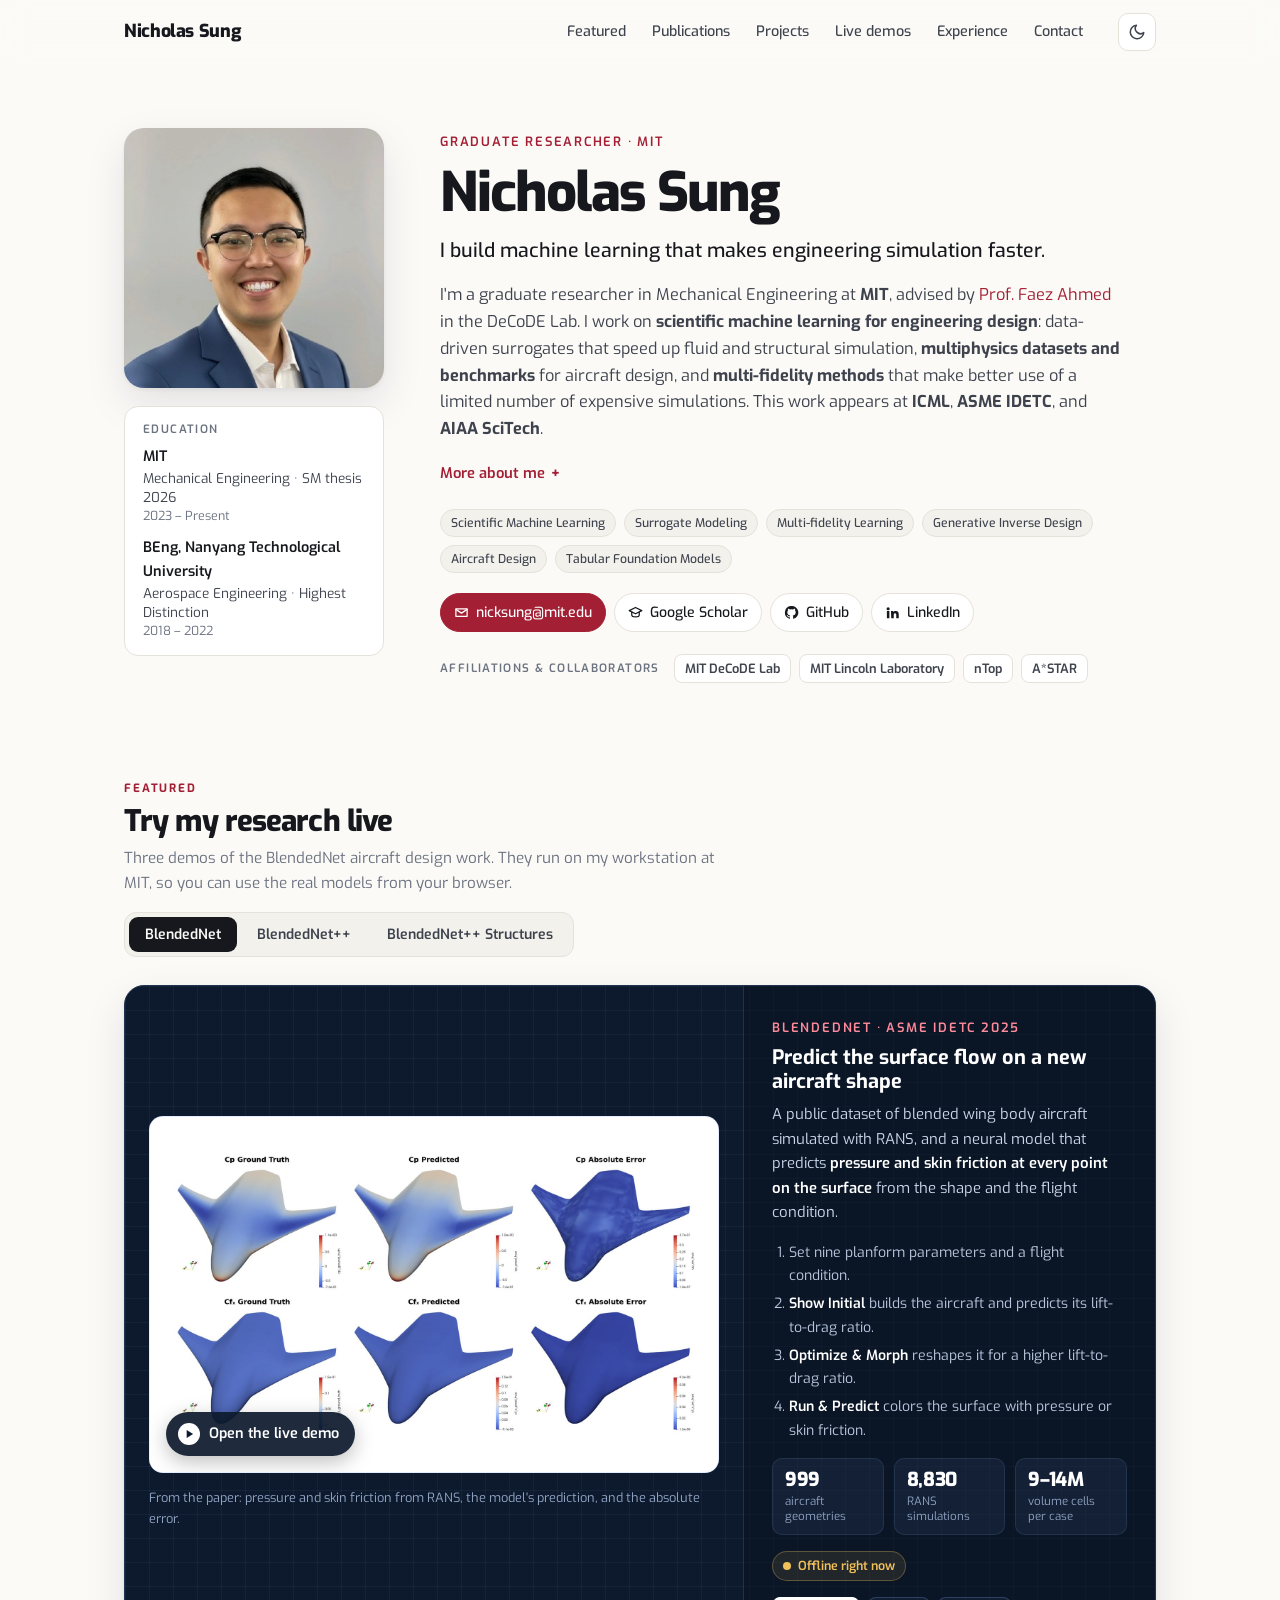
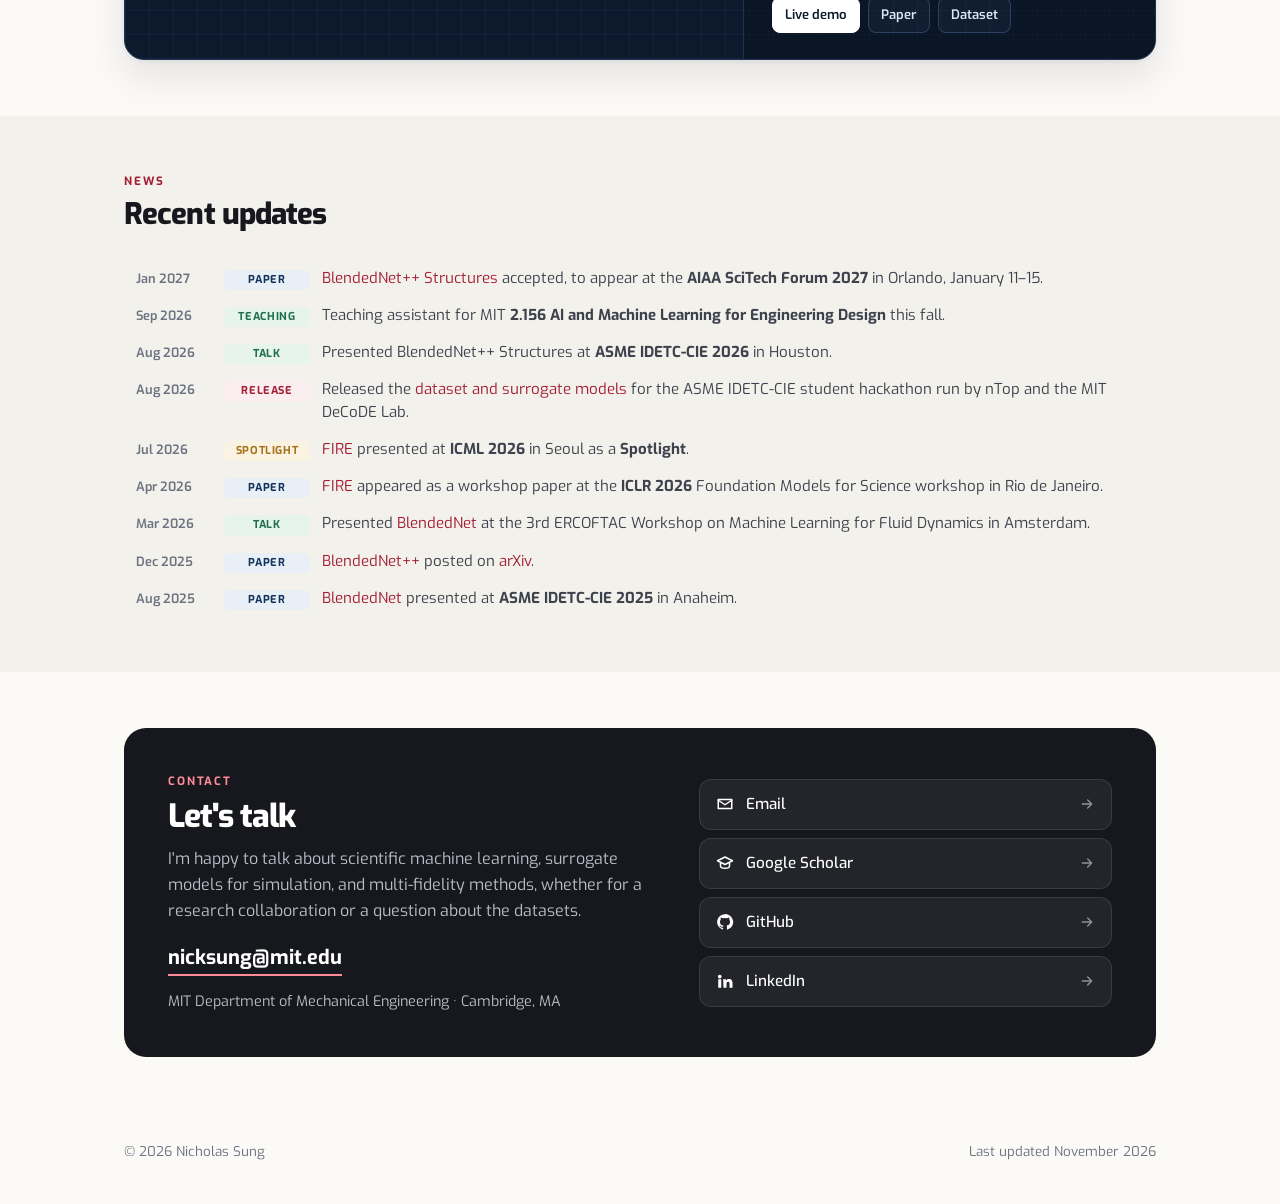
==== index.html @ 887aaced "Personal website with live demos of BlendedNet, BlendedNet++ and BlendedNet++ Structures Static site" ====
<!DOCTYPE html>
<html lang="en">
<head>
  <meta charset="utf-8">
  <meta name="viewport" content="width=device-width, initial-scale=1">
  <title>Nicholas Sung · MIT · Scientific machine learning for engineering design</title>
  <meta name="description" content="Nicholas Sung is a graduate researcher at MIT (DeCoDE Lab, advised by Prof. Faez Ahmed) working on scientific machine learning for engineering design: surrogates for simulation, aircraft datasets, and multi-fidelity methods. Live demos of BlendedNet, BlendedNet++ and BlendedNet++ Structures.">
  <meta name="author" content="Nicholas Sung">
  <meta property="og:title" content="Nicholas Sung · MIT · Scientific machine learning for engineering design">
  <meta property="og:description" content="Nicholas Sung is a graduate researcher at MIT (DeCoDE Lab, advised by Prof. Faez Ahmed) working on scientific machine learning for engineering design: surrogates for simulation, aircraft datasets, and multi-fidelity methods. Live demos of BlendedNet, BlendedNet++ and BlendedNet++ Structures.">
  <meta property="og:type" content="website">
  <meta property="og:url" content="https://nicksungg.github.io/">
  <meta property="og:image" content="https://nicksungg.github.io/assets/img/projects/structures.jpg">
  <meta name="twitter:card" content="summary_large_image">
  <link rel="canonical" href="https://nicksungg.github.io/">
  <link rel="icon" href="assets/img/favicon.svg" type="image/svg+xml">
  <link rel="preconnect" href="https://fonts.googleapis.com">
  <link rel="preconnect" href="https://fonts.gstatic.com" crossorigin>
  <link href="https://fonts.googleapis.com/css2?family=Exo:ital,wght@0,400;0,500;0,600;0,700;0,800;1,400;1,500&display=swap" rel="stylesheet">
  <link rel="stylesheet" href="assets/css/style.css?v=1">
  <script>
    document.documentElement.classList.add('js');
    (function () {
      try {
        var t = localStorage.getItem('theme');
        if (!t) t = matchMedia('(prefers-color-scheme: dark)').matches ? 'dark' : 'light';
        document.documentElement.setAttribute('data-theme', t);
      } catch (e) {}
    })();
  </script>
  <script type="application/ld+json">
  {
    "@context": "https://schema.org",
    "@type": "Person",
    "name": "Nicholas Sung",
    "jobTitle": "Graduate Researcher",
    "affiliation": { "@type": "Organization", "name": "Massachusetts Institute of Technology" },
    "alumniOf": ["Nanyang Technological University"],
    "email": "mailto:nicksung@mit.edu",
    "url": "https://nicksungg.github.io/",
    "sameAs": [
      "https://scholar.google.com/citations?user=GLLSoL8AAAAJ",
      "https://github.com/nicksungg",
      "https://www.linkedin.com/in/nicholassung/"
    ]
  }
  </script>
</head>
<body>
<a class="skip" href="#main">Skip to content</a>
<svg xmlns="http://www.w3.org/2000/svg" style="display:none" aria-hidden="true">
  <defs>
    <symbol id="i-mail" viewBox="0 0 24 24" fill="none" stroke="currentColor" stroke-width="2" stroke-linecap="round" stroke-linejoin="round"><path d="M3 6h18v12H3z"/><path d="m3 7 9 6 9-6"/></symbol>
    <symbol id="i-scholar" viewBox="0 0 24 24" fill="none" stroke="currentColor" stroke-width="2" stroke-linecap="round" stroke-linejoin="round"><path d="m2 9 10-5 10 5-10 5z"/><path d="M6 11.5V16c0 1.5 2.7 3 6 3s6-1.5 6-3v-4.5"/></symbol>
    <symbol id="i-github" viewBox="0 0 24 24" fill="currentColor"><path d="M12 1.5a10.5 10.5 0 0 0-3.32 20.46c.53.1.72-.23.72-.5v-1.86c-2.92.63-3.54-1.25-3.54-1.25-.48-1.21-1.17-1.54-1.17-1.54-.95-.65.07-.64.07-.64 1.05.08 1.61 1.08 1.61 1.08.94 1.6 2.46 1.14 3.06.87.1-.68.37-1.14.67-1.4-2.33-.27-4.78-1.17-4.78-5.19 0-1.15.41-2.08 1.08-2.82-.11-.27-.47-1.33.1-2.78 0 0 .88-.28 2.89 1.08a10 10 0 0 1 5.26 0c2-1.36 2.88-1.08 2.88-1.08.58 1.45.22 2.51.11 2.78.67.74 1.08 1.67 1.08 2.82 0 4.03-2.46 4.92-4.8 5.18.38.33.72.97.72 1.96v2.9c0 .28.19.61.73.5A10.5 10.5 0 0 0 12 1.5z"/></symbol>
    <symbol id="i-linkedin" viewBox="0 0 24 24" fill="currentColor"><path d="M4.98 3.5a2.5 2.5 0 1 1 0 5 2.5 2.5 0 0 1 0-5zM3 9.75h4V21H3zM9.5 9.75h3.8v1.6h.05c.53-1 1.83-1.9 3.75-1.9 4 0 4.9 2.5 4.9 6V21h-4v-4.9c0-1.3-.03-3-1.9-3s-2.1 1.4-2.1 2.9V21h-4z"/></symbol>
    <symbol id="i-pdf" viewBox="0 0 24 24" fill="none" stroke="currentColor" stroke-width="2" stroke-linecap="round" stroke-linejoin="round"><path d="M14 3H6v18h12V7z"/><path d="M14 3v4h4M9 13h6M9 17h6"/></symbol>
    <symbol id="i-code" viewBox="0 0 24 24" fill="none" stroke="currentColor" stroke-width="2" stroke-linecap="round" stroke-linejoin="round"><path d="m8 8-4 4 4 4M16 8l4 4-4 4M13.5 5l-3 14"/></symbol>
    <symbol id="i-web" viewBox="0 0 24 24" fill="none" stroke="currentColor" stroke-width="2" stroke-linecap="round" stroke-linejoin="round"><circle cx="12" cy="12" r="9"/><path d="M3 12h18M12 3c3 3.5 3 14.5 0 18M12 3c-3 3.5-3 14.5 0 18"/></symbol>
    <symbol id="i-data" viewBox="0 0 24 24" fill="none" stroke="currentColor" stroke-width="2" stroke-linecap="round" stroke-linejoin="round"><ellipse cx="12" cy="6" rx="8" ry="3"/><path d="M4 6v6c0 1.7 3.6 3 8 3s8-1.3 8-3V6M4 12v6c0 1.7 3.6 3 8 3s8-1.3 8-3v-6"/></symbol>
    <symbol id="i-play" viewBox="0 0 24 24"><path d="M8 5v14l11-7z" fill="currentColor"/></symbol>
    <symbol id="i-arrow" viewBox="0 0 24 24" fill="none" stroke="currentColor" stroke-width="2" stroke-linecap="round" stroke-linejoin="round"><path d="M5 12h14M13 6l6 6-6 6"/></symbol>
    <symbol id="i-up" viewBox="0 0 24 24" fill="none" stroke="currentColor" stroke-width="2" stroke-linecap="round" stroke-linejoin="round"><path d="M12 19V5M6 11l6-6 6 6"/></symbol>
  </defs>
</svg>

<header class="nav" id="top">
  <div class="wrap">
    <a class="brand" href="#top">Nicholas Sung</a>
    <button class="icon-btn menu-btn" id="menuBtn" aria-label="Open menu" aria-expanded="false">
      <svg viewBox="0 0 24 24" fill="none" stroke="currentColor" stroke-width="2" stroke-linecap="round"><path d="M4 7h16M4 12h16M4 17h16"/></svg>
    </button>
    <ul class="nav-links" id="navLinks">
      <li><a href="#research">Featured</a></li>
      <li><a href="publications.html">Publications</a></li>
      <li><a href="projects.html">Projects</a></li>
      <li><a href="demos.html">Live demos</a></li>
      <li><a href="experience.html">Experience</a></li>
      <li><a href="#contact">Contact</a></li>
    </ul>
    <button class="icon-btn theme-btn" id="themeBtn" aria-label="Toggle dark mode">
      <svg class="moon" viewBox="0 0 24 24" fill="none" stroke="currentColor" stroke-width="2" stroke-linecap="round" stroke-linejoin="round"><path d="M21 12.8A9 9 0 1 1 11.2 3a7 7 0 0 0 9.8 9.8z"/></svg>
      <svg class="sun" viewBox="0 0 24 24" fill="none" stroke="currentColor" stroke-width="2" stroke-linecap="round"><circle cx="12" cy="12" r="4"/><path d="M12 2v2M12 20v2M4.9 4.9l1.4 1.4M17.7 17.7l1.4 1.4M2 12h2M20 12h2M4.9 19.1l1.4-1.4M17.7 6.3l1.4-1.4"/></svg>
    </button>
  </div>
</header>

<main id="main">
<!-- ======================= HERO / ABOUT ======================= -->
<section class="hero" id="about">
  <div class="wrap">
    <div class="hero-grid">
      <aside class="hero-side">
        <div class="portrait">
          <img src="assets/img/headshot.jpg" alt="Portrait of Nicholas Sung" width="400" height="400">
        </div>
        <div class="side-card">
          <h4>Education</h4>
          <div class="edu-mini">
            <div><b>MIT</b><span>Mechanical Engineering · SM thesis 2026</span><span class="yr">2023 – Present</span></div>
            <div><b>BEng, Nanyang Technological University</b><span>Aerospace Engineering · Highest Distinction</span><span class="yr">2018 – 2022</span></div>
          </div>
        </div>
      </aside>

      <div>
        <span class="eyebrow">Graduate Researcher · MIT</span>
        <h1>Nicholas Sung</h1>
        <p class="tagline">I build machine learning that makes engineering simulation faster.</p>
        <div class="bio">
          <p class="lede">
            I'm a graduate researcher in Mechanical Engineering at <strong>MIT</strong>, advised by
            <a href="https://decode.mit.edu/" target="_blank" rel="noopener">Prof. Faez Ahmed</a> in the DeCoDE Lab.
            I work on <strong>scientific machine learning for engineering design</strong>: data-driven surrogates that speed up
            fluid and structural simulation, <strong>multiphysics datasets and benchmarks</strong> for aircraft design, and
            <strong>multi-fidelity methods</strong> that make better use of a limited number of expensive simulations.
            This work appears at <strong>ICML</strong>, <strong>ASME IDETC</strong>, and <strong>AIAA SciTech</strong>.
          </p>
          <details class="more-bio">
            <summary>More about me</summary>
            <p>
              I lead BlendedNet and its extensions, built with MIT Lincoln Laboratory and nTop.
              <a href="publications.html#pub-blendednet">BlendedNet</a> is a public dataset of 999 blended wing body aircraft
              with 8,830 RANS simulations, and a neural model that predicts pressure and skin friction across the aircraft surface.
              <a href="publications.html#pub-blendednetpp">BlendedNet++</a> grows this to 12,492 geometries, compares five
              surrogate models, and generates new aircraft shapes for a requested lift-to-drag ratio, which are then checked with CFD.
              <a href="publications.html#pub-structures">BlendedNet++ Structures</a> passes the predicted aerodynamic loads to
              finite element models of the internal structure, so a design can be chosen for low mass under stress and volume limits.
              All three have <a href="demos.html">live demos</a> on this site.
            </p>
            <p>
              On the methods side, <a href="publications.html#pub-fire">FIRE</a> (ICML 2026 Spotlight) uses tabular foundation
              models to combine many inexpensive simulations with a few high-fidelity ones, and predicts both a value and its
              uncertainty without retraining for each problem. My current work extends this to full physical fields and to
              choosing which simulation to run next.
            </p>
            <p>
              Before MIT, I was a research engineer at A*STAR's Centre for Frontier AI Research in Singapore, working on
              physics-informed neural networks, and earned a BEng in Aerospace Engineering from
              <strong>Nanyang Technological University</strong> with Highest Distinction. This fall I am the teaching assistant
              for MIT 2.156, AI and Machine Learning for Engineering Design.
            </p>
          </details>
        </div>

        <div class="interests" aria-label="Research interests">
          <span class="tag">Scientific Machine Learning</span>
          <span class="tag">Surrogate Modeling</span>
          <span class="tag">Multi-fidelity Learning</span>
          <span class="tag">Generative Inverse Design</span>
          <span class="tag">Aircraft Design</span>
          <span class="tag">Tabular Foundation Models</span>
        </div>

        <div class="links">
          <a class="pill primary" href="mailto:nicksung@mit.edu"><svg><use href="#i-mail"/></svg>nicksung@mit.edu</a>
          <a class="pill" href="https://scholar.google.com/citations?user=GLLSoL8AAAAJ&amp;hl=en" target="_blank" rel="noopener"><svg><use href="#i-scholar"/></svg>Google Scholar</a>
          <a class="pill" href="https://github.com/nicksungg" target="_blank" rel="noopener"><svg><use href="#i-github"/></svg>GitHub</a>
          <a class="pill" href="https://www.linkedin.com/in/nicholassung/" target="_blank" rel="noopener"><svg><use href="#i-linkedin"/></svg>LinkedIn</a>
        </div>

        <div class="affil" aria-label="Affiliations and collaborators">
          <span class="affil-label">Affiliations &amp; collaborators</span>
          <div class="affil-list">
            <span>MIT DeCoDE Lab</span>
            <span>MIT Lincoln Laboratory</span>
            <span>nTop</span>
            <span>A*STAR</span>
          </div>
        </div>
      </div>
    </div>
  </div>
</section>

<!-- ======================= FEATURED: LIVE DEMOS ======================= -->
<section class="block" id="research">
  <div class="wrap">
    <div class="sec-head">
      <div>
        <span class="sec-num">FEATURED</span>
        <h2>Try my research live</h2>
        <p>Three demos of the BlendedNet aircraft design work. They run on my workstation at MIT, so you can use the real models from your browser.</p>
      </div>
      <div class="sc-tabs" role="tablist" aria-label="Featured projects" data-tabs="showcase">
        <button class="sc-tab active" role="tab" aria-selected="true" data-tab="blendednet">BlendedNet</button>
        <button class="sc-tab" role="tab" aria-selected="false" data-tab="blendednetpp">BlendedNet++</button>
        <button class="sc-tab" role="tab" aria-selected="false" data-tab="structures">BlendedNet++ Structures</button>
      </div>
    </div>

    <div id="showcase">
      <!-- BlendedNet -->
      <div class="sc-stage" data-panel="blendednet" role="tabpanel">
        <div class="sc-view">
          <a class="sc-poster" href="demos.html#blendednet" aria-label="Open the BlendedNet live demo">
            <img src="assets/img/projects/blendednet.jpg" width="1600" height="1000"
                 alt="Pressure and skin friction on a blended wing body aircraft: RANS result, the model's prediction, and the absolute error">
            <span class="play"><svg><use href="#i-play"/></svg>Open the live demo</span>
          </a>
          <p class="sc-caption">From the paper: pressure and skin friction from RANS, the model's prediction, and the absolute error.</p>
        </div>
        <aside class="sc-side">
          <div>
            <span class="eyebrow">BlendedNet · ASME IDETC 2025</span>
            <h3>Predict the surface flow on a new aircraft shape</h3>
            <p>A public dataset of blended wing body aircraft simulated with RANS, and a neural model that predicts <em>pressure and skin friction at every point on the surface</em> from the shape and the flight condition.</p>
          </div>
          <ol class="sc-steps">
            <li>Set nine planform parameters and a flight condition.</li>
            <li><b>Show Initial</b> builds the aircraft and predicts its lift-to-drag ratio.</li>
            <li><b>Optimize &amp; Morph</b> reshapes it for a higher lift-to-drag ratio.</li>
            <li><b>Run &amp; Predict</b> colors the surface with pressure or skin friction.</li>
          </ol>
          <div class="sc-stats"><div><b>999</b><span>aircraft geometries</span></div><div><b>8,830</b><span>RANS simulations</span></div><div><b>9–14M</b><span>volume cells per case</span></div></div>
          <span class="status" data-demo-status="blendednet">Checking…</span>
          <div class="sc-links"><a class="go" href="demos.html#blendednet">Live demo</a><a href="https://doi.org/10.1115/DETC2025-168977" target="_blank" rel="noopener">Paper</a><a href="https://doi.org/10.7910/DVN/VJT9EP" target="_blank" rel="noopener">Dataset</a></div>
        </aside>
      </div>

      <!-- BlendedNet++ -->
      <div class="sc-stage" data-panel="blendednetpp" role="tabpanel" hidden>
        <div class="sc-view">
          <a class="sc-poster" href="demos.html#blendednetpp" aria-label="Open the BlendedNet++ live demo">
            <img src="assets/img/projects/blendednetpp.jpg" width="1600" height="1000" loading="lazy"
                 alt="Fifteen different blended wing body aircraft shapes from the BlendedNet++ dataset">
            <span class="play"><svg><use href="#i-play"/></svg>Open the live demo</span>
          </a>
          <p class="sc-caption">From the paper: fifteen of the 12,492 aircraft geometries in the dataset.</p>
        </div>
        <aside class="sc-side">
          <div>
            <span class="eyebrow">BlendedNet++ · arXiv 2025</span>
            <h3>Generate an aircraft for a target lift-to-drag ratio</h3>
            <p>A larger dataset, a benchmark of five surrogate models, and <em>generative inverse design</em>: a diffusion model proposes shapes for a requested lift-to-drag ratio, and CFD confirms them.</p>
          </div>
          <ol class="sc-steps">
            <li>Choose altitude, airspeed, angle of attack, length, and a target lift-to-drag ratio.</li>
            <li><b>Generate Candidates</b>: the diffusion model proposes four aircraft in about 40 seconds.</li>
            <li>Select one, then <b>Run Field Prediction</b> to see pressure and skin friction over its surface.</li>
          </ol>
          <div class="sc-stats"><div><b>12,492</b><span>aircraft geometries</span></div><div><b>5</b><span>surrogate models compared</span></div><div><b>R² &gt; 0.99</b><span>target vs CFD lift-to-drag</span></div></div>
          <span class="status" data-demo-status="blendednetpp">Checking…</span>
          <div class="sc-links"><a class="go" href="demos.html#blendednetpp">Live demo</a><a href="https://arxiv.org/abs/2512.03280" target="_blank" rel="noopener">Paper</a><a href="https://doi.org/10.7910/DVN/ICIDK4" target="_blank" rel="noopener">Dataset</a></div>
        </aside>
      </div>

      <!-- BlendedNet++ Structures -->
      <div class="sc-stage" data-panel="structures" role="tabpanel" hidden>
        <div class="sc-view">
          <a class="sc-poster" href="demos.html#structures" aria-label="Open the BlendedNet++ Structures live demo">
            <img src="assets/img/projects/structures.jpg" width="1600" height="1000" loading="lazy"
                 alt="Internal ribs, spars and frames of a blended wing body aircraft, colored by stress, inside a translucent outer surface">
            <span class="play"><svg><use href="#i-play"/></svg>Open the live demo</span>
          </a>
          <p class="sc-caption">From the paper: stress on the internal structure of one design, from the finite element analysis.</p>
        </div>
        <aside class="sc-side">
          <div>
            <span class="eyebrow">BlendedNet++ Structures · AIAA SciTech 2027</span>
            <h3>Build the airframe and its internal structure</h3>
            <p>An aerostructural dataset in which <em>predicted aerodynamic loads drive a shell finite element model</em>, and a benchmark for choosing planform, layout, and sizing to minimize mass under stress and volume limits.</p>
          </div>
          <ol class="sc-steps">
            <li>Move the sliders for the planform and the structural layout.</li>
            <li><b>Build geometry</b> runs nTop on my workstation, in about 40 seconds.</li>
            <li>Explore the outer surface and the internal structure in 3D.</li>
            <li>The <b>Pareto explorer</b> finds low-mass designs for a mission you set.</li>
          </ol>
          <div class="sc-stats"><div><b>13,989</b><span>analyzed runs</span></div><div><b>1,369</b><span>planforms</span></div><div><b>1.2%</b><span>median error in predicted mass</span></div></div>
          <span class="status" data-demo-status="structures">Checking…</span>
          <div class="sc-links"><a class="go" href="demos.html#structures">Live demo</a><a href="https://github.com/nicksungg/blendednet-pp-structures" target="_blank" rel="noopener">Code &amp; data</a></div>
        </aside>
      </div>
    </div>
  </div>
</section>

<!-- ======================= NEWS ======================= -->
<section class="block alt" id="news">
  <div class="wrap">
    <div class="sec-head">
      <div>
        <span class="sec-num">NEWS</span>
        <h2>Recent updates</h2>
      </div>
    </div>
    <ul class="news" id="newsList">
      <li><time>Jan 2027</time><span class="cat cat-paper">Paper</span><div><a href="publications.html#pub-structures">BlendedNet++ Structures</a> accepted, to appear at the <b>AIAA SciTech Forum 2027</b> in Orlando, January 11–15.</div></li>
      <li><time>Sep 2026</time><span class="cat cat-talk">Teaching</span><div>Teaching assistant for MIT <b>2.156 AI and Machine Learning for Engineering Design</b> this fall.</div></li>
      <li><time>Aug 2026</time><span class="cat cat-talk">Talk</span><div>Presented BlendedNet++ Structures at <b>ASME IDETC-CIE 2026</b> in Houston.</div></li>
      <li><time>Aug 2026</time><span class="cat cat-release">Release</span><div>Released the <a href="https://github.com/nicksungg/nTop---ASME-IDETC-CIE-Student-Hackathon" target="_blank" rel="noopener">dataset and surrogate models</a> for the ASME IDETC-CIE student hackathon run by nTop and the MIT DeCoDE Lab.</div></li>
      <li><time>Jul 2026</time><span class="cat cat-award">Spotlight</span><div><a href="publications.html#pub-fire">FIRE</a> presented at <b>ICML 2026</b> in Seoul as a <b>Spotlight</b>.</div></li>
      <li><time>Apr 2026</time><span class="cat cat-paper">Paper</span><div><a href="publications.html#pub-fire">FIRE</a> appeared as a workshop paper at the <b>ICLR 2026</b> Foundation Models for Science workshop in Rio de Janeiro.</div></li>
      <li><time>Mar 2026</time><span class="cat cat-talk">Talk</span><div>Presented <a href="publications.html#pub-blendednet">BlendedNet</a> at the 3rd ERCOFTAC Workshop on Machine Learning for Fluid Dynamics in Amsterdam.</div></li>
      <li><time>Dec 2025</time><span class="cat cat-paper">Paper</span><div><a href="publications.html#pub-blendednetpp">BlendedNet++</a> posted on <a href="https://arxiv.org/abs/2512.03280" target="_blank" rel="noopener">arXiv</a>.</div></li>
      <li><time>Aug 2025</time><span class="cat cat-paper">Paper</span><div><a href="publications.html#pub-blendednet">BlendedNet</a> presented at <b>ASME IDETC-CIE 2025</b> in Anaheim.</div></li>
    </ul>
  </div>
</section>

<!-- ======================= CONTACT ======================= -->
<section class="block" id="contact">
  <div class="wrap">
    <div class="contact reveal">
      <div>
        <span class="sec-num">CONTACT</span>
        <h2>Let's talk</h2>
        <p>I'm happy to talk about scientific machine learning, surrogate models for simulation, and multi-fidelity methods, whether for a research collaboration or a question about the datasets.</p>
        <a class="email" href="mailto:nicksung@mit.edu">nicksung@mit.edu</a>
        <p style="margin-top:14px;font-size:.9rem">MIT Department of Mechanical Engineering · Cambridge, MA</p>
      </div>
      <div class="contact-links">
        <a href="mailto:nicksung@mit.edu"><svg><use href="#i-mail"/></svg>Email<svg class="arrow"><use href="#i-arrow"/></svg></a>
        <a href="https://scholar.google.com/citations?user=GLLSoL8AAAAJ&amp;hl=en" target="_blank" rel="noopener"><svg><use href="#i-scholar"/></svg>Google Scholar<svg class="arrow"><use href="#i-arrow"/></svg></a>
        <a href="https://github.com/nicksungg" target="_blank" rel="noopener"><svg><use href="#i-github"/></svg>GitHub<svg class="arrow"><use href="#i-arrow"/></svg></a>
        <a href="https://www.linkedin.com/in/nicholassung/" target="_blank" rel="noopener"><svg><use href="#i-linkedin"/></svg>LinkedIn<svg class="arrow"><use href="#i-arrow"/></svg></a>
      </div>
    </div>
  </div>
</section>

</main>

<footer>
  <div class="wrap">
    <span>© <span id="year">2026</span> Nicholas Sung</span>
    <span>Last updated November 2026</span>
  </div>
</footer>

<button class="icon-btn to-top" id="toTop" aria-label="Back to top"><svg><use href="#i-up"/></svg></button>

<script src="assets/js/main.js?v=1"></script>
<script src="assets/js/live.js?v=1"></script>
</body>
</html>
---- assets/css/style.css ----
/* ==========================================================================
   Nicholas Sung — personal academic website
   ========================================================================== */

:root {
  --bg: #fbfaf7;
  --bg-alt: #f3f1ec;
  --surface: #ffffff;
  --ink: #16181d;
  --ink-2: #3d424d;
  --muted: #6b7280;
  --line: #e5e2da;
  --accent: #a31f34;
  --accent-soft: #fbeef0;
  --navy: #13345b;
  --navy-soft: #e9eff7;
  --gold: #a4731c;
  --gold-soft: #fbf3e1;
  --green: #1f6f4a;
  --green-soft: #e6f4ec;
  --stage: #0d1a2d;
  --stage-line: #1f3350;
  --shadow: 0 1px 2px rgba(16, 24, 40, .04), 0 4px 16px rgba(16, 24, 40, .06);
  --shadow-lg: 0 2px 4px rgba(16, 24, 40, .05), 0 16px 40px rgba(16, 24, 40, .10);
  --radius: 14px;
  --maxw: 1080px;
  --sans: "Exo", -apple-system, BlinkMacSystemFont, "Segoe UI", Roboto, sans-serif;
  --nav-h: 64px;
  color-scheme: light;
}

:root[data-theme="dark"] {
  --bg: #0f1115;
  --bg-alt: #151820;
  --surface: #181b23;
  --ink: #eef0f4;
  --ink-2: #c3c8d2;
  --muted: #8b93a3;
  --line: #2a2f3a;
  --accent: #ff6b7f;
  --accent-soft: #3a1c23;
  --navy: #8fb8ff;
  --navy-soft: #1a2638;
  --gold: #f0bf5a;
  --gold-soft: #332813;
  --green: #6fd3a0;
  --green-soft: #15291f;
  --shadow: 0 1px 2px rgba(0, 0, 0, .3), 0 4px 16px rgba(0, 0, 0, .25);
  --shadow-lg: 0 2px 4px rgba(0, 0, 0, .3), 0 16px 40px rgba(0, 0, 0, .4);
  color-scheme: dark;
}

* { box-sizing: border-box; }
html { scroll-behavior: smooth; scroll-padding-top: calc(var(--nav-h) + 16px); }
body {
  margin: 0;
  font: 16px/1.65 var(--sans);
  color: var(--ink-2);
  background: var(--bg);
  -webkit-font-smoothing: antialiased;
  transition: background .3s, color .3s;
}
img { max-width: 100%; display: block; }
a { color: var(--accent); text-decoration: none; }
a:hover { text-decoration: underline; text-underline-offset: 3px; }
h1, h2, h3, h4 { color: var(--ink); margin: 0; line-height: 1.2; }
p { margin: 0 0 1em; }
ul, ol { margin: 0; padding-left: 1.2em; }
svg { flex: none; }
.wrap { max-width: var(--maxw); margin: 0 auto; padding-inline: 24px; }
.skip { position: absolute; left: -999px; top: 8px; background: var(--ink); color: var(--bg); padding: 8px 14px; border-radius: 8px; z-index: 100; }
.skip:focus { left: 8px; }

/* ---------- Navigation ---------- */
.nav {
  position: sticky; top: 0; z-index: 50;
  height: var(--nav-h);
  background: color-mix(in srgb, var(--bg) 82%, transparent);
  backdrop-filter: saturate(160%) blur(14px);
  -webkit-backdrop-filter: saturate(160%) blur(14px);
  border-bottom: 1px solid transparent;
  transition: border-color .3s;
}
.nav.scrolled { border-bottom-color: var(--line); }
.nav .wrap { height: 100%; display: flex; align-items: center; gap: 24px; }
.brand { font-size: 1.12rem; font-weight: 800; color: var(--ink); letter-spacing: -.02em; }
.brand:hover { text-decoration: none; }
.nav-links { display: flex; gap: 4px; margin-left: auto; list-style: none; padding: 0; }
.nav-links a {
  display: block; padding: 6px 11px; border-radius: 8px;
  color: var(--ink-2); font-size: .9rem; font-weight: 500;
}
.nav-links a:hover { background: var(--bg-alt); text-decoration: none; color: var(--ink); }
.nav-links a.active { color: var(--accent); }
.icon-btn {
  width: 38px; height: 38px; border-radius: 10px; border: 1px solid var(--line);
  background: var(--surface); color: var(--ink-2); display: grid; place-items: center; cursor: pointer;
}
.icon-btn:hover { color: var(--ink); border-color: var(--muted); }
.icon-btn svg { width: 18px; height: 18px; }
.menu-btn { display: none; }
.theme-btn .sun { display: none; }
:root[data-theme="dark"] .theme-btn .sun { display: block; }
:root[data-theme="dark"] .theme-btn .moon { display: none; }

@media (max-width: 900px) {
  .menu-btn { display: grid; margin-left: auto; }
  .nav-links {
    position: absolute; top: var(--nav-h); left: 0; right: 0;
    flex-direction: column; gap: 0; padding: 8px 16px 16px;
    background: var(--bg); border-bottom: 1px solid var(--line);
    display: none; margin-left: 0;
  }
  .nav-links.open { display: flex; }
  .nav-links a { padding: 10px 12px; }
}

/* ---------- Hero ---------- */
.hero { padding: 64px 0 40px; }
.hero-grid { display: grid; grid-template-columns: 260px 1fr; gap: 56px; align-items: start; }
.hero-side { display: flex; flex-direction: column; gap: 18px; }
.portrait {
  width: 260px; aspect-ratio: 1 / 1; border-radius: 20px; overflow: hidden;
  box-shadow: var(--shadow-lg); background: var(--bg-alt);
}
.portrait img { width: 100%; height: 100%; object-fit: cover; }
.eyebrow { font-size: .8rem; letter-spacing: .14em; text-transform: uppercase; color: var(--accent); font-weight: 600; }
.hero h1 { font-weight: 800; font-size: clamp(2.4rem, 4.6vw, 3.4rem); letter-spacing: -.035em; margin: 6px 0 8px; }
.tagline { font-size: 1.22rem; color: var(--ink); font-weight: 500; margin-bottom: 16px; }
.bio { max-width: 68ch; }
.bio .lede { font-size: 1.02rem; }
.more-bio summary {
  cursor: pointer; color: var(--accent); font-weight: 600; font-size: .92rem;
  list-style: none; display: inline-flex; align-items: center; gap: 6px; margin-bottom: 10px;
}
.more-bio summary::-webkit-details-marker { display: none; }
.more-bio summary::after { content: "+"; font-weight: 700; }
.more-bio[open] summary::after { content: "–"; }
.more-bio p { font-size: .97rem; }
.interests { display: flex; flex-wrap: wrap; gap: 8px; margin-top: 14px; }
.tag {
  font-size: .76rem; font-weight: 500; padding: 3px 10px; border-radius: 999px;
  background: var(--bg-alt); color: var(--ink-2); border: 1px solid var(--line);
}
.links { display: flex; flex-wrap: wrap; gap: 8px; margin-top: 20px; }
.pill {
  display: inline-flex; align-items: center; gap: 7px;
  padding: 7px 13px; border-radius: 999px; border: 1px solid var(--line);
  background: var(--surface); color: var(--ink); font-size: .88rem; font-weight: 500;
  transition: transform .15s, border-color .15s, box-shadow .15s;
}
.pill:hover { text-decoration: none; border-color: var(--muted); box-shadow: var(--shadow); transform: translateY(-1px); }
.pill svg { width: 15px; height: 15px; }
.pill.primary { background: var(--accent); border-color: var(--accent); color: #fff; }
:root[data-theme="dark"] .pill.primary { color: #16181d; }

.side-card {
  background: var(--surface); border: 1px solid var(--line); border-radius: var(--radius);
  padding: 16px 18px; font-size: .9rem;
}
.side-card h4 { font-size: .72rem; letter-spacing: .12em; text-transform: uppercase; color: var(--muted); margin-bottom: 8px; font-weight: 600; }
.edu-mini { display: grid; gap: 12px; }
.edu-mini b { display: block; color: var(--ink); font-weight: 600; }
.edu-mini span { display: block; color: var(--ink-2); font-size: .85rem; line-height: 1.4; }
.edu-mini .yr { color: var(--muted); font-size: .78rem; }

.affil { margin-top: 22px; display: flex; flex-wrap: wrap; align-items: center; gap: 10px 14px; }
.affil-label { font-size: .72rem; letter-spacing: .12em; text-transform: uppercase; color: var(--muted); font-weight: 600; }
.affil-list { display: flex; flex-wrap: wrap; gap: 6px 8px; }
.affil-list span {
  font-size: .8rem; font-weight: 600; color: var(--ink-2);
  padding: 3px 10px; border-radius: 8px; border: 1px solid var(--line); background: var(--surface);
}

@media (max-width: 820px) {
  .hero { padding-top: 36px; }
  .hero-grid { grid-template-columns: 1fr; gap: 28px; }
  .hero-side { flex-direction: row; align-items: stretch; }
  .portrait { width: 132px; border-radius: 16px; }
  .side-card { flex: 1; }
}
@media (max-width: 520px) {
  .hero-side { flex-direction: column; }
}

/* ---------- Sections ---------- */
.block { padding: 56px 0; }
.block.alt { background: var(--bg-alt); }
.sec-head { display: flex; align-items: end; justify-content: space-between; gap: 16px; flex-wrap: wrap; margin-bottom: 28px; }
.sec-head h2 { font-weight: 800; font-size: 1.85rem; letter-spacing: -.03em; }
.sec-head p { margin: 6px 0 0; color: var(--muted); font-size: .95rem; max-width: 62ch; }
.sec-num { font-size: .72rem; letter-spacing: .16em; color: var(--accent); font-weight: 700; display: block; margin-bottom: 6px; }
.page-hero { padding: 56px 0 8px; }
.page-hero h1 { font-weight: 800; font-size: clamp(2rem, 4vw, 2.8rem); letter-spacing: -.035em; margin-bottom: 10px; }
.page-hero p { color: var(--ink-2); max-width: 70ch; }

.js .reveal { opacity: 0; transform: translateY(10px); transition: opacity .5s, transform .5s; }
.js .reveal.in { opacity: 1; transform: none; }
@media (prefers-reduced-motion: reduce) { .js .reveal { opacity: 1; transform: none; transition: none; } html { scroll-behavior: auto; } }

/* ---------- Live status ---------- */
.status {
  display: inline-flex; align-items: center; gap: 7px; font-size: .78rem; font-weight: 600;
  padding: 4px 10px; border-radius: 999px; border: 1px solid var(--line);
  background: var(--surface); color: var(--muted); white-space: nowrap;
}
.status::before { content: ""; width: 8px; height: 8px; border-radius: 50%; background: var(--muted); }
.status.live { color: var(--green); border-color: color-mix(in srgb, var(--green) 35%, transparent); background: var(--green-soft); }
.status.live::before { background: var(--green); box-shadow: 0 0 0 0 color-mix(in srgb, var(--green) 60%, transparent); animation: pulse 2s infinite; }
.status.off { color: var(--gold); border-color: color-mix(in srgb, var(--gold) 35%, transparent); background: var(--gold-soft); }
.status.off::before { background: var(--gold); }
@keyframes pulse { 0% { box-shadow: 0 0 0 0 color-mix(in srgb, var(--green) 55%, transparent); } 70% { box-shadow: 0 0 0 7px transparent; } 100% { box-shadow: 0 0 0 0 transparent; } }
@media (prefers-reduced-motion: reduce) { .status.live::before { animation: none; } }

/* ---------- Featured showcase ---------- */
.sc-tabs { display: flex; gap: 4px; padding: 4px; border-radius: 12px; background: var(--bg-alt); border: 1px solid var(--line); flex-wrap: wrap; }
.sc-tab { font: 600 .88rem var(--sans); padding: 8px 16px; border-radius: 9px; border: 0; background: transparent; color: var(--ink-2); cursor: pointer; }
.sc-tab:hover { color: var(--ink); }
.sc-tab.active { background: var(--ink); color: var(--bg); }
.sc-stage {
  display: grid; grid-template-columns: 1.5fr 1fr; min-height: 520px;
  border-radius: 20px; overflow: hidden; border: 1px solid var(--stage-line); color: #c9d6ea;
  background:
    linear-gradient(rgba(143, 184, 255, .06) 1px, transparent 1px) 0 0 / 24px 24px,
    linear-gradient(90deg, rgba(143, 184, 255, .06) 1px, transparent 1px) 0 0 / 24px 24px,
    var(--stage);
  box-shadow: var(--shadow-lg);
}
.sc-stage[hidden] { display: none; }
.sc-view { position: relative; padding: 24px; display: flex; flex-direction: column; gap: 14px; justify-content: center; }
.sc-poster {
  position: relative; display: block; border-radius: 14px; overflow: hidden; background: #fff;
  border: 1px solid rgba(143, 184, 255, .25); aspect-ratio: 16 / 10;
}
.sc-poster img { width: 100%; height: 100%; object-fit: cover; transition: transform .5s; }
.sc-poster:hover img { transform: scale(1.02); }
.sc-poster .play {
  position: absolute; left: 16px; bottom: 16px; display: inline-flex; align-items: center; gap: 9px;
  padding: 10px 16px 10px 12px; border-radius: 999px; background: rgba(13, 26, 45, .92); color: #fff;
  font-weight: 600; font-size: .9rem; box-shadow: 0 6px 20px rgba(0, 0, 0, .25);
}
.sc-poster .play svg { width: 22px; height: 22px; padding: 4px; border-radius: 50%; background: #fff; color: var(--stage); }
.sc-poster:hover { text-decoration: none; }
.sc-caption { font-size: .8rem; color: #8fa3c2; margin: 0; }
.sc-side { padding: 28px 28px 26px; display: flex; flex-direction: column; gap: 16px; border-left: 1px solid var(--stage-line); background: rgba(8, 16, 30, .45); }
.sc-side .eyebrow { color: #ff8a9a; }
.sc-side h3 { color: #fff; font-size: 1.25rem; font-weight: 700; margin-top: 6px; }
.sc-side p { margin: 8px 0 0; font-size: .93rem; color: #c9d6ea; }
.sc-side em { color: #fff; font-style: normal; font-weight: 600; }
.sc-steps { margin: 0; padding-left: 1.2em; font-size: .88rem; display: grid; gap: 5px; color: #b9c8df; }
.sc-steps b { color: #fff; font-weight: 600; }
.sc-stats { display: flex; gap: 10px; flex-wrap: wrap; }
.sc-stats div { flex: 1; min-width: 90px; padding: 10px 12px; border-radius: 10px; background: rgba(143, 184, 255, .07); border: 1px solid rgba(143, 184, 255, .12); }
.sc-stats b { display: block; font-size: 1.2rem; font-weight: 800; color: #fff; line-height: 1.15; letter-spacing: -.02em; }
.sc-stats span { font-size: .72rem; color: #8fa3c2; line-height: 1.3; display: block; margin-top: 3px; }
.sc-links { display: flex; flex-wrap: wrap; gap: 8px; margin-top: auto; align-items: center; }
.sc-links a {
  font-size: .82rem; font-weight: 600; color: #dbe6f7; padding: 6px 12px; border-radius: 8px;
  border: 1px solid rgba(143, 184, 255, .22); background: rgba(143, 184, 255, .06);
}
.sc-links a:hover { text-decoration: none; background: rgba(143, 184, 255, .16); color: #fff; }
.sc-links a.go { background: #fff; color: var(--stage); border-color: #fff; }
.sc-links a.go:hover { background: #e6eefb; color: var(--stage); }
.sc-side .status { background: rgba(143, 184, 255, .08); border-color: rgba(143, 184, 255, .2); color: #a9b9d3; align-self: flex-start; }
.sc-side .status.live { color: #7fe0ad; background: rgba(111, 211, 160, .12); border-color: rgba(111, 211, 160, .35); }
.sc-side .status.live::before { background: #6fd3a0; }
.sc-side .status.off { color: #f0bf5a; background: rgba(240, 191, 90, .1); border-color: rgba(240, 191, 90, .3); }
.sc-side .status.off::before { background: #f0bf5a; }

@media (max-width: 900px) {
  .sc-stage { grid-template-columns: 1fr; }
  .sc-side { border-left: 0; border-top: 1px solid var(--stage-line); }
  .sc-view { padding: 16px; }
}

/* ---------- News ---------- */
.news { list-style: none; padding: 0; display: grid; gap: 2px; }
.news li {
  display: grid; grid-template-columns: 76px 86px 1fr; gap: 12px; padding: 6px 12px;
  border-radius: 8px; font-size: .94rem; line-height: 1.5; align-items: baseline;
}
.news li:hover { background: var(--surface); }
.news time { font-size: .8rem; font-weight: 600; color: var(--muted); font-variant-numeric: tabular-nums; }
.cat { font-size: .68rem; font-weight: 700; letter-spacing: .06em; text-transform: uppercase; padding: 2px 8px; border-radius: 6px; text-align: center; }
.cat-paper { background: var(--navy-soft); color: var(--navy); }
.cat-talk { background: var(--green-soft); color: var(--green); }
.cat-award { background: var(--gold-soft); color: var(--gold); }
.cat-release { background: var(--accent-soft); color: var(--accent); }
@media (max-width: 640px) {
  .news li { grid-template-columns: 70px 1fr; }
  .news .cat { justify-self: start; }
  .news li > div { grid-column: 1 / -1; }
}

/* ---------- Publications ---------- */
.pubs { display: grid; gap: 14px; }
.pub {
  display: grid; grid-template-columns: 210px 1fr; gap: 20px; align-items: start;
  background: var(--surface); border: 1px solid var(--line); border-radius: var(--radius);
  padding: 14px 16px; transition: box-shadow .2s, border-color .2s;
}
.pub:hover { box-shadow: var(--shadow-lg); border-color: color-mix(in srgb, var(--accent) 25%, var(--line)); }
.pub .thumb { position: relative; display: block; border-radius: 10px; overflow: hidden; background: #fff; border: 1px solid var(--line); aspect-ratio: 8 / 5; }
.pub .thumb img { width: 100%; height: 100%; object-fit: cover; }
.pub .thumb.blank { display: grid; place-items: center; background: linear-gradient(135deg, var(--navy-soft), var(--accent-soft)); color: var(--navy); font-weight: 800; font-size: 1.05rem; letter-spacing: -.01em; text-align: center; padding: 10px; }
.venue-badge {
  position: absolute; left: 8px; top: 8px; z-index: 1; font-size: .68rem; font-weight: 700; letter-spacing: .03em;
  padding: 3px 8px; border-radius: 6px; background: var(--ink); color: var(--bg);
}
.venue-badge.review { background: var(--gold); color: #fff; }
:root[data-theme="dark"] .venue-badge.review { color: #16181d; }
.pub h3 { font-size: 1.05rem; font-weight: 700; line-height: 1.35; }
.pub h3 a { color: var(--ink); }
.pub h3 a:hover { color: var(--accent); text-decoration: none; }
.authors { font-size: .88rem; margin-top: 5px; color: var(--ink-2); }
.authors .me { font-weight: 700; color: var(--ink); }
.venue { font-size: .84rem; color: var(--muted); margin-top: 2px; }
.venue b { color: var(--accent); font-weight: 600; }
.tldr { font-size: .9rem; margin: 8px 0 0; }
.pub-links { display: flex; flex-wrap: wrap; gap: 7px; margin-top: 10px; }
.btn {
  display: inline-flex; align-items: center; gap: 6px; font-size: .8rem; font-weight: 600;
  padding: 5px 11px; border-radius: 8px; border: 1px solid var(--line); background: var(--bg); color: var(--ink-2);
}
.btn:hover { text-decoration: none; border-color: var(--muted); color: var(--ink); }
.btn svg { width: 14px; height: 14px; }
.btn.demo { background: var(--accent); border-color: var(--accent); color: #fff; }
:root[data-theme="dark"] .btn.demo { color: #16181d; }
.btn.demo:hover { filter: brightness(1.08); color: #fff; }
.note { font-size: .82rem; color: var(--muted); margin-top: 8px; }
.subhead { font-size: 1.15rem; font-weight: 700; margin: 34px 0 14px; display: flex; align-items: center; gap: 10px; }
.subhead::after { content: ""; flex: 1; height: 1px; background: var(--line); }
@media (max-width: 720px) {
  .pub { grid-template-columns: 1fr; }
  .pub .thumb { max-width: 360px; }
}

/* ---------- Projects ---------- */
.projects { display: grid; grid-template-columns: repeat(2, 1fr); gap: 18px; }
.project {
  background: var(--surface); border: 1px solid var(--line); border-radius: var(--radius);
  overflow: hidden; display: flex; flex-direction: column; transition: box-shadow .2s, transform .2s;
}
.project:hover { box-shadow: var(--shadow-lg); transform: translateY(-2px); }
.project .thumb { position: relative; aspect-ratio: 16 / 10; background: #fff; border-bottom: 1px solid var(--line); overflow: hidden; display: block; }
.project .thumb img { width: 100%; height: 100%; object-fit: cover; }
.project .thumb.blank { display: grid; place-items: center; text-align: center; padding: 18px; background: linear-gradient(135deg, var(--navy-soft), var(--accent-soft)); color: var(--navy); font-weight: 800; font-size: 1.15rem; letter-spacing: -.01em; }
.project .when {
  position: absolute; left: 10px; top: 10px; font-size: .7rem; font-weight: 700; padding: 3px 9px;
  border-radius: 6px; background: var(--ink); color: var(--bg);
}
.project .thumb .status { position: absolute; right: 10px; top: 10px; }
.project .body { padding: 16px 18px 18px; display: flex; flex-direction: column; gap: 6px; flex: 1; }
.project h3 { font-size: 1.08rem; font-weight: 700; }
.project .org { font-size: .82rem; color: var(--muted); }
.project p { font-size: .92rem; margin: 4px 0 0; }
.project .tags { display: flex; flex-wrap: wrap; gap: 6px; margin-top: 6px; }
.project .pub-links { margin-top: auto; padding-top: 12px; }
.project.wide { grid-column: 1 / -1; display: grid; grid-template-columns: 1.15fr 1fr; }
.project.wide .thumb { aspect-ratio: auto; min-height: 280px; border-bottom: 0; border-right: 1px solid var(--line); }
.project.wide .thumb img { object-fit: contain; padding: 10px; }
@media (max-width: 820px) {
  .projects { grid-template-columns: 1fr; }
  .project.wide { display: flex; }
  .project.wide .thumb { aspect-ratio: 16 / 10; min-height: 0; border-right: 0; border-bottom: 1px solid var(--line); }
}

/* ---------- Experience ---------- */
.timeline { display: grid; gap: 14px; }
.job { display: grid; grid-template-columns: 150px 1fr; gap: 18px; align-items: start; }
.job .when { font-size: .82rem; font-weight: 600; color: var(--muted); padding-top: 18px; font-variant-numeric: tabular-nums; }
.card {
  background: var(--surface); border: 1px solid var(--line); border-radius: var(--radius);
  padding: 16px 20px; transition: box-shadow .2s, transform .2s;
}
.job:hover .card { box-shadow: var(--shadow-lg); transform: translateX(2px); }
.card h3 { font-size: 1.05rem; font-weight: 700; }
.card .org { font-size: .88rem; color: var(--accent); font-weight: 600; margin-top: 2px; }
.card .sup { font-size: .84rem; color: var(--muted); }
.card ul { margin-top: 8px; font-size: .92rem; display: grid; gap: 5px; }
.card p { font-size: .92rem; margin: 8px 0 0; }
@media (max-width: 720px) {
  .job { grid-template-columns: 1fr; gap: 4px; }
  .job .when { padding-top: 0; }
}
.grid-2 { display: grid; grid-template-columns: 1fr 1fr; gap: 18px; }
@media (max-width: 820px) { .grid-2 { grid-template-columns: 1fr; } }
.plain-list { list-style: none; padding: 0; display: grid; gap: 10px; font-size: .93rem; }
.plain-list li { display: grid; grid-template-columns: 1fr auto; gap: 12px; align-items: baseline; }
.plain-list b { color: var(--ink); font-weight: 600; }
.plain-list small { display: block; color: var(--muted); font-size: .84rem; }
.plain-list .yr { color: var(--muted); font-size: .82rem; font-variant-numeric: tabular-nums; white-space: nowrap; }

/* ---------- Demos page ---------- */
.demo-bar { display: flex; flex-wrap: wrap; gap: 12px 16px; align-items: center; justify-content: space-between; margin-bottom: 16px; }
.demo-info { display: grid; grid-template-columns: 1.3fr 1fr; gap: 18px; margin-bottom: 16px; }
.demo-info .card h3 { font-size: 1.15rem; }
.demo-info ol { font-size: .92rem; display: grid; gap: 5px; margin-top: 8px; }
.demo-actions { display: flex; flex-wrap: wrap; gap: 8px; align-items: center; margin-top: 12px; }
.demo-frame {
  position: relative; border: 1px solid var(--line); border-radius: var(--radius); overflow: hidden;
  background: var(--surface); box-shadow: var(--shadow); height: max(680px, calc(100vh - 150px));
}
.demo-frame::before { content: "Connecting to my workstation…"; position: absolute; inset: 0; display: grid; place-items: center; color: var(--muted); font-size: .95rem; }
.demo-frame iframe { position: relative; width: 100%; height: 100%; border: 0; display: block; background: #fff; }
.demo-frame iframe:not([src]) { display: none; }
.demo-off {
  position: absolute; inset: 0; display: grid; place-items: center; text-align: center; padding: 24px;
  background: var(--surface);
}
.demo-off[hidden] { display: none; }
.demo-off img { width: min(560px, 100%); border-radius: 12px; border: 1px solid var(--line); margin: 0 auto 18px; }
.demo-off h3 { font-size: 1.2rem; margin-bottom: 6px; }
.demo-off p { color: var(--muted); max-width: 52ch; margin: 0 auto; font-size: .93rem; }
@media (max-width: 820px) { .demo-info { grid-template-columns: 1fr; } }

/* ---------- Contact ---------- */
.contact {
  background: var(--ink); color: #d7dae1; border-radius: 22px; padding: 44px;
  display: grid; grid-template-columns: 1.2fr 1fr; gap: 36px; align-items: center;
}
:root[data-theme="dark"] .contact { background: var(--surface); border: 1px solid var(--line); }
.contact h2 { color: #fff; font-size: 2rem; font-weight: 800; letter-spacing: -.03em; margin-bottom: 10px; }
.contact p { color: #b8bdc8; margin: 0; }
.contact .sec-num { color: #ff8a9a; }
.contact .email { display: inline-block; margin-top: 16px; font-size: 1.25rem; font-weight: 700; color: #fff; border-bottom: 2px solid #ff8a9a; }
.contact .email:hover { text-decoration: none; color: #ff8a9a; }
.contact-links { display: grid; gap: 8px; }
.contact-links a {
  display: flex; align-items: center; gap: 12px; padding: 12px 16px; border-radius: 12px;
  background: rgba(255, 255, 255, .06); border: 1px solid rgba(255, 255, 255, .1); color: #fff; font-weight: 500; font-size: .95rem;
}
.contact-links a:hover { text-decoration: none; background: rgba(255, 255, 255, .12); }
.contact-links svg { width: 18px; height: 18px; }
.contact-links .arrow { margin-left: auto; opacity: .5; width: 16px; height: 16px; }
@media (max-width: 820px) { .contact { grid-template-columns: 1fr; padding: 28px; } }

/* ---------- Footer ---------- */
footer { padding: 28px 0 40px; font-size: .84rem; color: var(--muted); }
footer .wrap { display: flex; justify-content: space-between; gap: 12px; flex-wrap: wrap; }
.to-top { position: fixed; right: 20px; bottom: 20px; opacity: 0; pointer-events: none; transition: opacity .3s; box-shadow: var(--shadow); }
.to-top.show { opacity: 1; pointer-events: auto; }
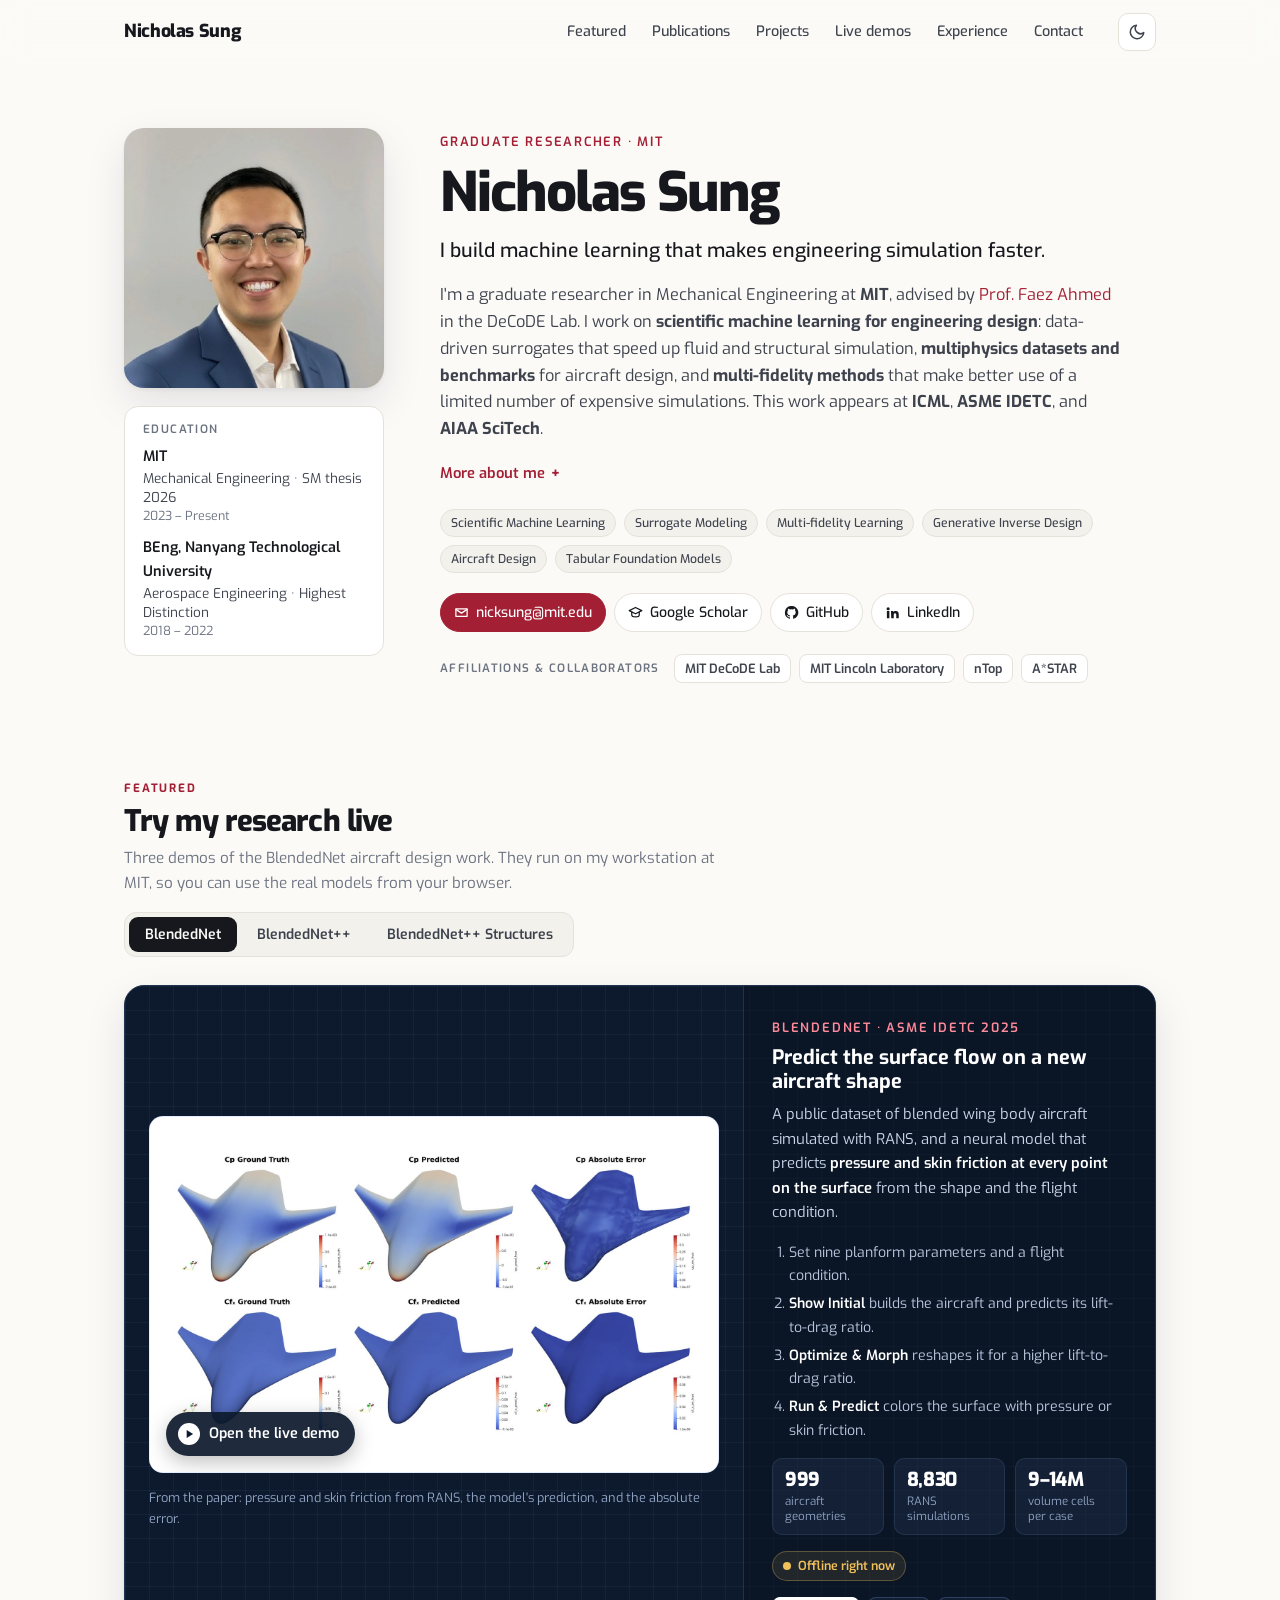
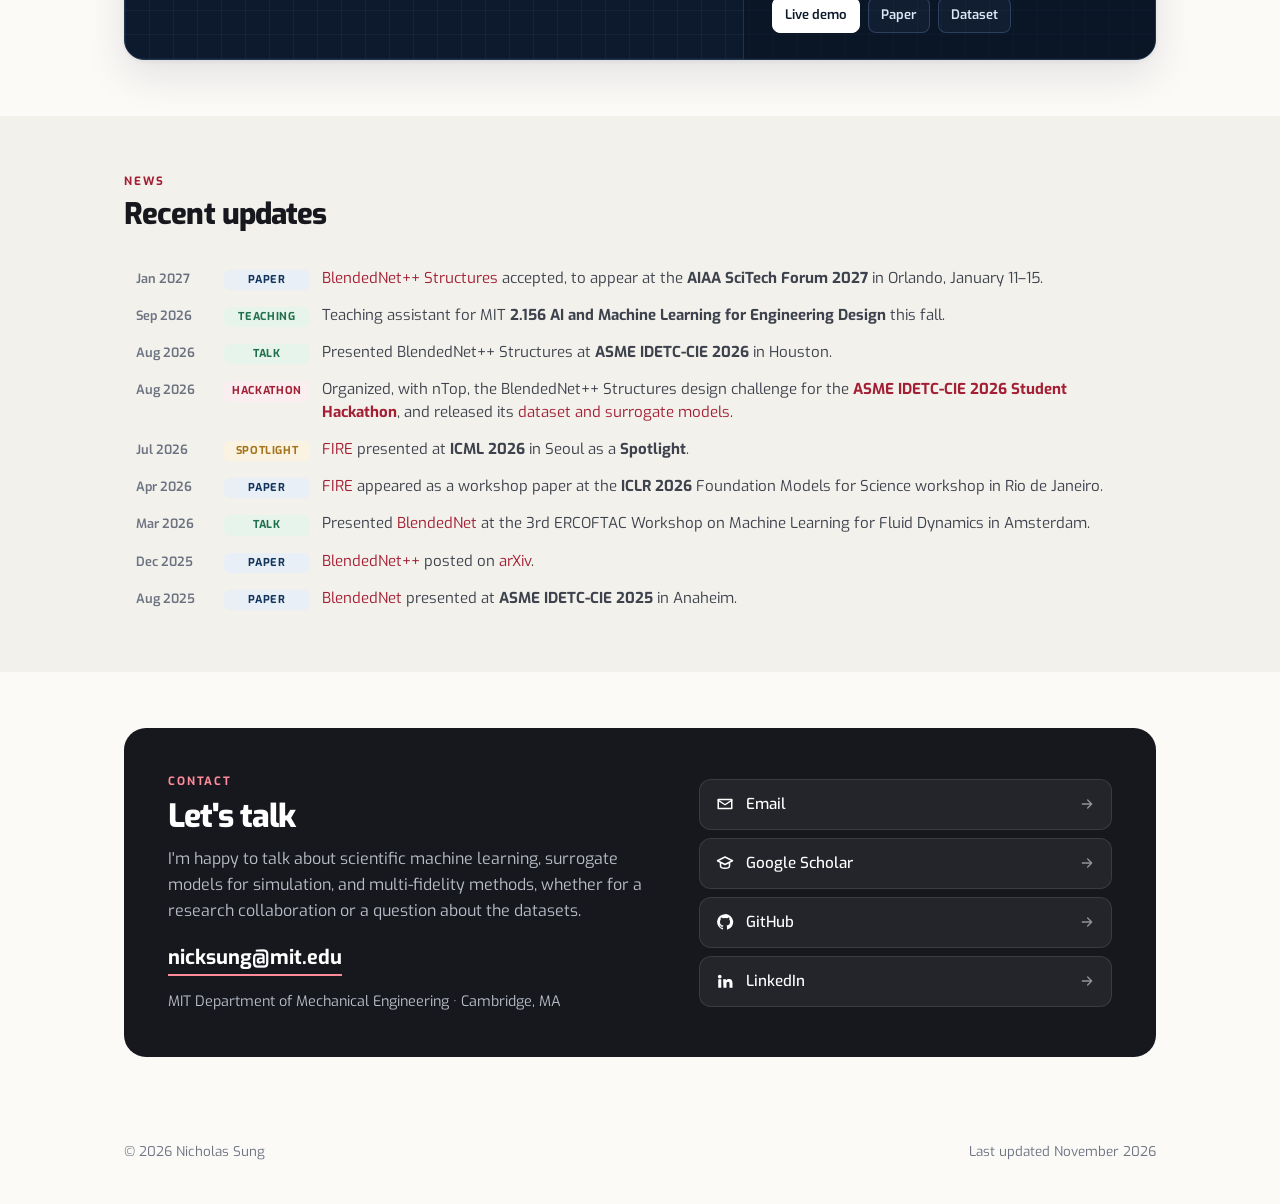
==== commit ab621e89: "List review venues for papers under review; add the IDETC 2026 hackathon Papers under review now nam" ====
--- a/index.html
+++ b/index.html
@@ -126,6 +126,8 @@
               surrogate models, and generates new aircraft shapes for a requested lift-to-drag ratio, which are then checked with CFD.
               <a href="publications.html#pub-structures">BlendedNet++ Structures</a> passes the predicted aerodynamic loads to
               finite element models of the internal structure, so a design can be chosen for low mass under stress and volume limits.
+              With nTop, I organized a design challenge built on it for the
+              <a href="https://www.linkedin.com/posts/we-are-excited-to-share-that-ntop-is-once-share-7490517883760844800-FCoN/" target="_blank" rel="noopener">ASME IDETC-CIE 2026 Student Hackathon</a>.
               All three have <a href="demos.html">live demos</a> on this site.
             </p>
             <p>
@@ -269,7 +271,7 @@
           </ol>
           <div class="sc-stats"><div><b>13,989</b><span>analyzed runs</span></div><div><b>1,369</b><span>planforms</span></div><div><b>1.2%</b><span>median error in predicted mass</span></div></div>
           <span class="status" data-demo-status="structures">Checking…</span>
-          <div class="sc-links"><a class="go" href="demos.html#structures">Live demo</a><a href="https://github.com/nicksungg/blendednet-pp-structures" target="_blank" rel="noopener">Code &amp; data</a></div>
+          <div class="sc-links"><a class="go" href="demos.html#structures">Live demo</a><a href="https://github.com/nicksungg/blendednet-pp-structures" target="_blank" rel="noopener">Code &amp; data</a><a href="https://www.linkedin.com/posts/we-are-excited-to-share-that-ntop-is-once-share-7490517883760844800-FCoN/" target="_blank" rel="noopener">IDETC 2026 hackathon</a></div>
         </aside>
       </div>
     </div>
@@ -289,7 +291,7 @@
       <li><time>Jan 2027</time><span class="cat cat-paper">Paper</span><div><a href="publications.html#pub-structures">BlendedNet++ Structures</a> accepted, to appear at the <b>AIAA SciTech Forum 2027</b> in Orlando, January 11–15.</div></li>
       <li><time>Sep 2026</time><span class="cat cat-talk">Teaching</span><div>Teaching assistant for MIT <b>2.156 AI and Machine Learning for Engineering Design</b> this fall.</div></li>
       <li><time>Aug 2026</time><span class="cat cat-talk">Talk</span><div>Presented BlendedNet++ Structures at <b>ASME IDETC-CIE 2026</b> in Houston.</div></li>
-      <li><time>Aug 2026</time><span class="cat cat-release">Release</span><div>Released the <a href="https://github.com/nicksungg/nTop---ASME-IDETC-CIE-Student-Hackathon" target="_blank" rel="noopener">dataset and surrogate models</a> for the ASME IDETC-CIE student hackathon run by nTop and the MIT DeCoDE Lab.</div></li>
+      <li><time>Aug 2026</time><span class="cat cat-release">Hackathon</span><div>Organized, with nTop, the BlendedNet++ Structures design challenge for the <a href="https://www.linkedin.com/posts/we-are-excited-to-share-that-ntop-is-once-share-7490517883760844800-FCoN/" target="_blank" rel="noopener"><b>ASME IDETC-CIE 2026 Student Hackathon</b></a>, and released its <a href="https://github.com/nicksungg/nTop---ASME-IDETC-CIE-Student-Hackathon" target="_blank" rel="noopener">dataset and surrogate models</a>.</div></li>
       <li><time>Jul 2026</time><span class="cat cat-award">Spotlight</span><div><a href="publications.html#pub-fire">FIRE</a> presented at <b>ICML 2026</b> in Seoul as a <b>Spotlight</b>.</div></li>
       <li><time>Apr 2026</time><span class="cat cat-paper">Paper</span><div><a href="publications.html#pub-fire">FIRE</a> appeared as a workshop paper at the <b>ICLR 2026</b> Foundation Models for Science workshop in Rio de Janeiro.</div></li>
       <li><time>Mar 2026</time><span class="cat cat-talk">Talk</span><div>Presented <a href="publications.html#pub-blendednet">BlendedNet</a> at the 3rd ERCOFTAC Workshop on Machine Learning for Fluid Dynamics in Amsterdam.</div></li>
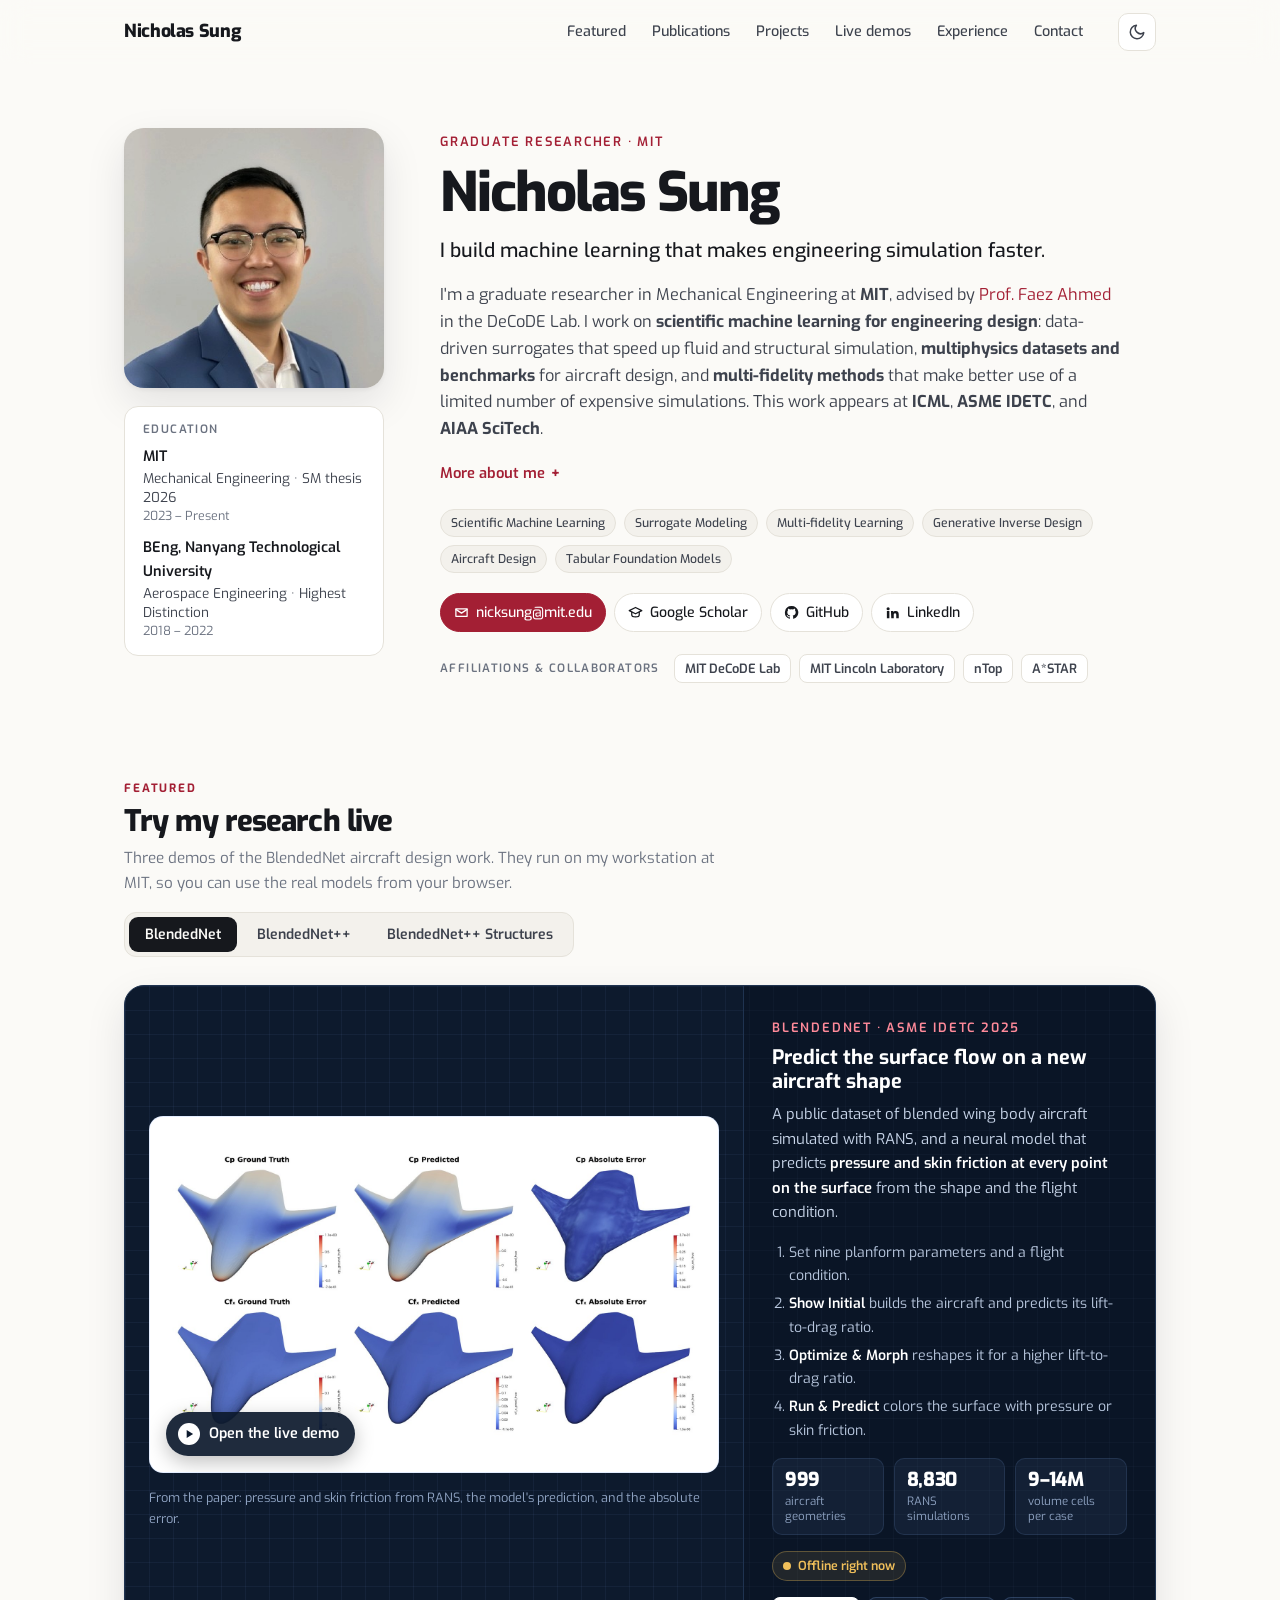
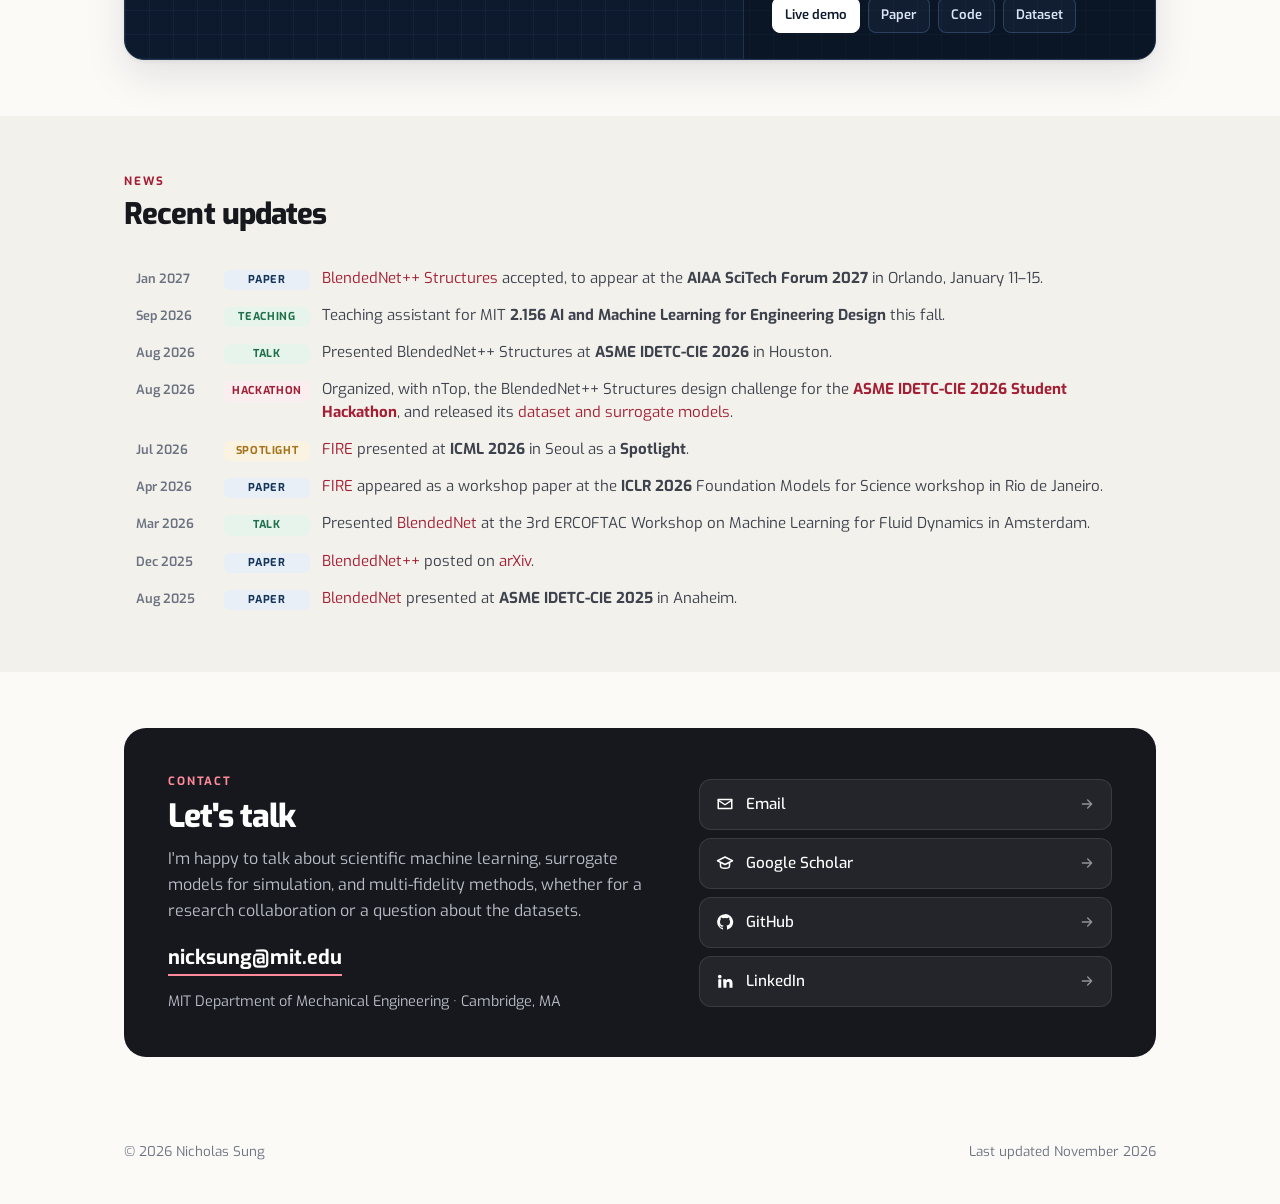
==== commit a7e502ee: "Link the BlendedNet arXiv paper, code and video Co-Authored-By: Claude <noreply@anthropic.com>" ====
--- a/index.html
+++ b/index.html
@@ -216,7 +216,7 @@
           </ol>
           <div class="sc-stats"><div><b>999</b><span>aircraft geometries</span></div><div><b>8,830</b><span>RANS simulations</span></div><div><b>9–14M</b><span>volume cells per case</span></div></div>
           <span class="status" data-demo-status="blendednet">Checking…</span>
-          <div class="sc-links"><a class="go" href="demos.html#blendednet">Live demo</a><a href="https://doi.org/10.1115/DETC2025-168977" target="_blank" rel="noopener">Paper</a><a href="https://doi.org/10.7910/DVN/VJT9EP" target="_blank" rel="noopener">Dataset</a></div>
+          <div class="sc-links"><a class="go" href="demos.html#blendednet">Live demo</a><a href="https://arxiv.org/abs/2509.07209" target="_blank" rel="noopener">Paper</a><a href="https://github.com/nicksungg/clarc_blended_wing_body" target="_blank" rel="noopener">Code</a><a href="https://doi.org/10.7910/DVN/VJT9EP" target="_blank" rel="noopener">Dataset</a></div>
         </aside>
       </div>
 
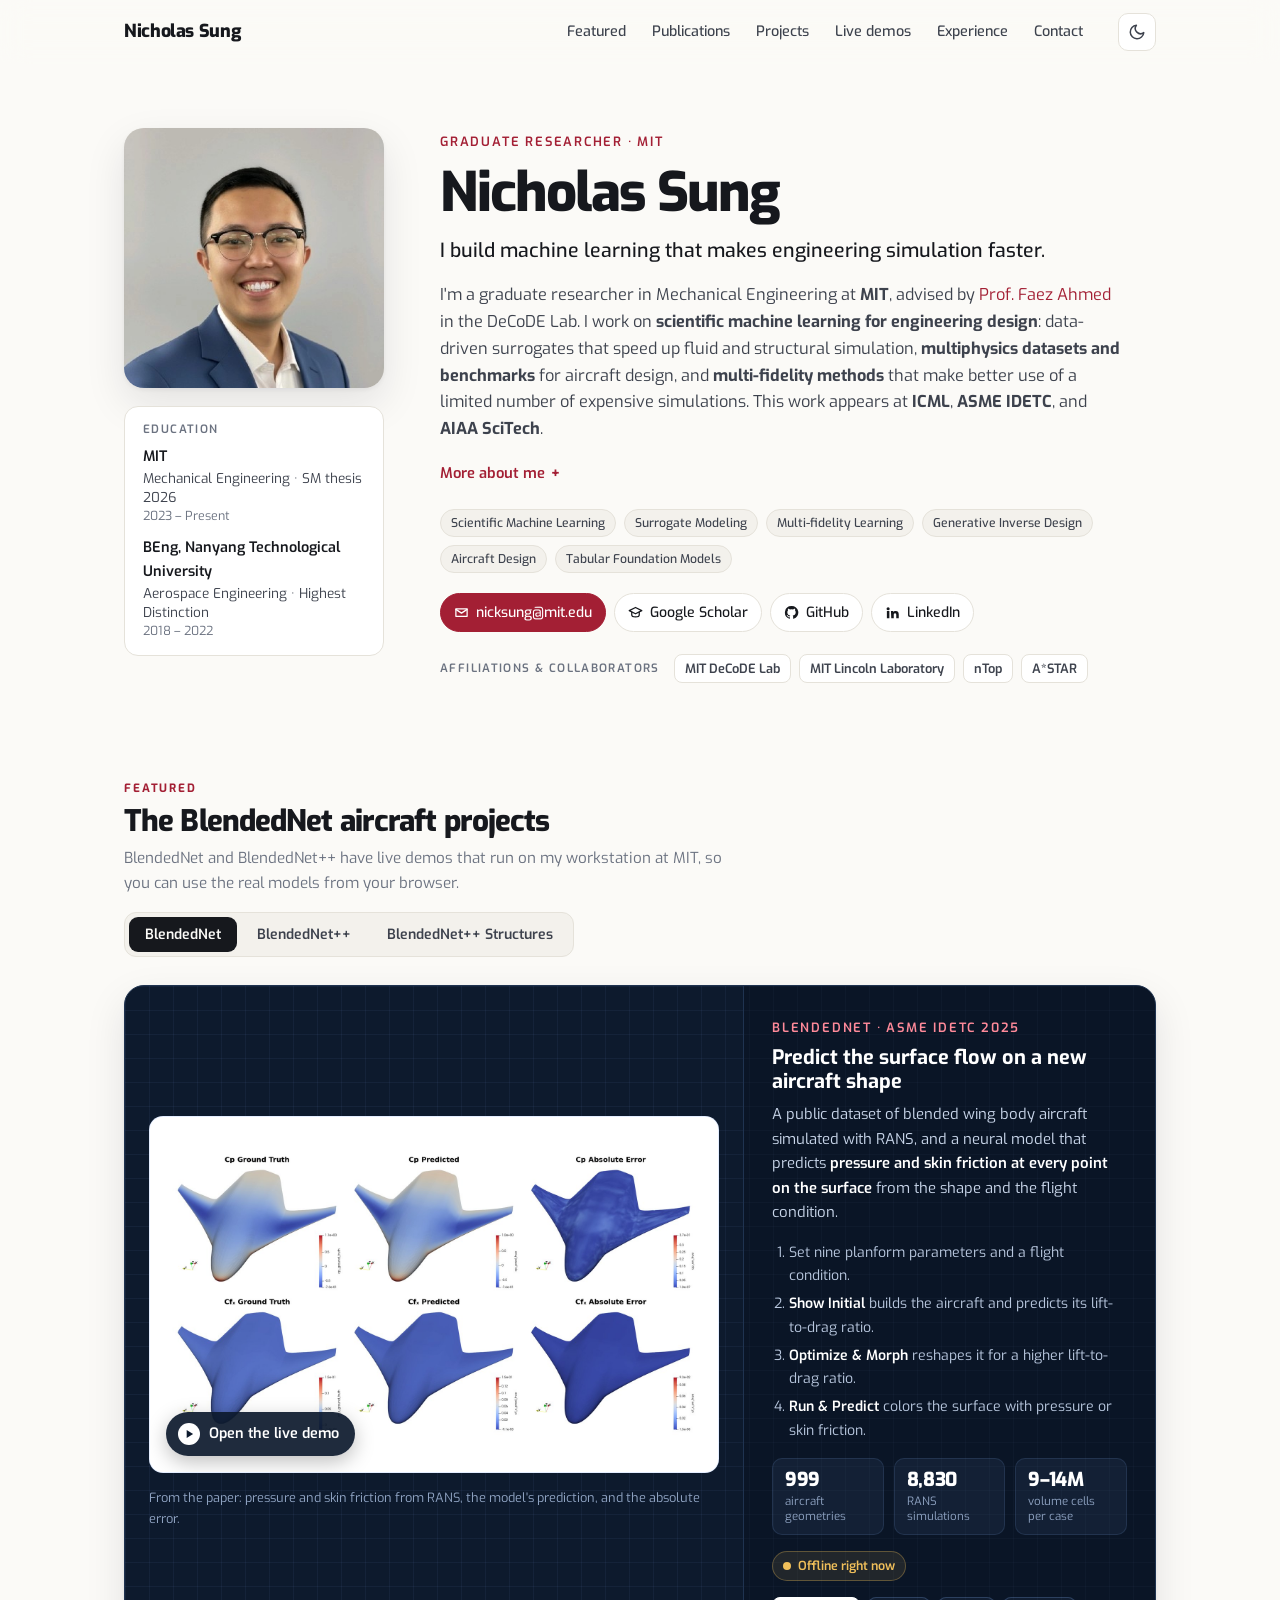
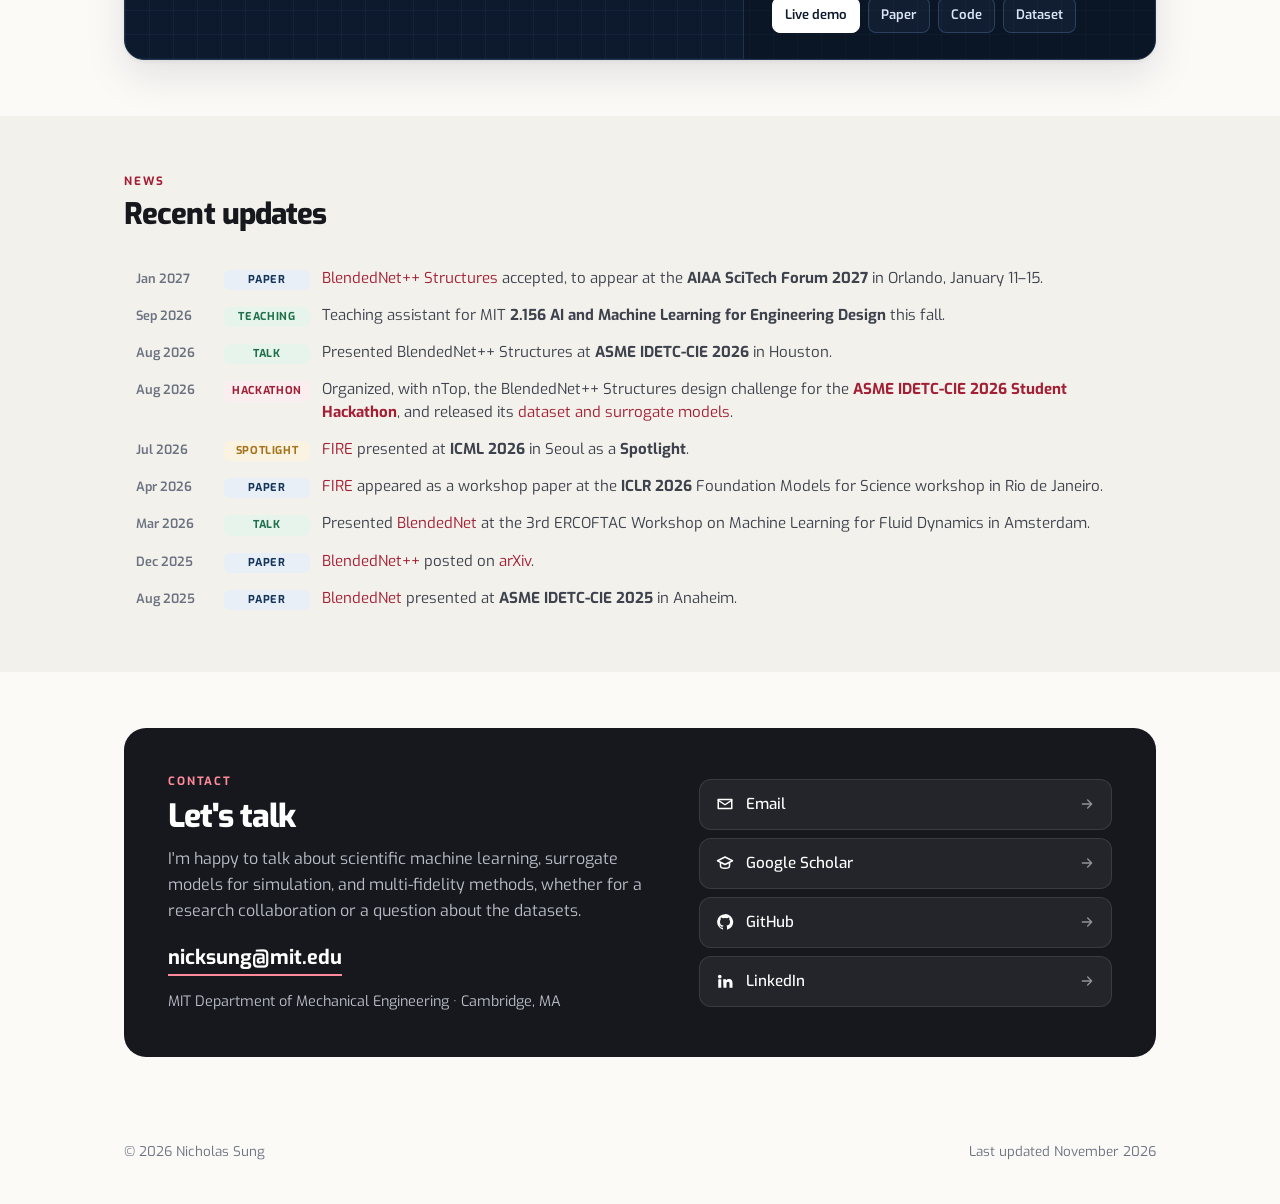
==== commit 6f2384ac: "Take down the BlendedNet++ Structures demo and code links The Structures repository is private again" ====
--- a/index.html
+++ b/index.html
@@ -4,10 +4,10 @@
   <meta charset="utf-8">
   <meta name="viewport" content="width=device-width, initial-scale=1">
   <title>Nicholas Sung · MIT · Scientific machine learning for engineering design</title>
-  <meta name="description" content="Nicholas Sung is a graduate researcher at MIT (DeCoDE Lab, advised by Prof. Faez Ahmed) working on scientific machine learning for engineering design: surrogates for simulation, aircraft datasets, and multi-fidelity methods. Live demos of BlendedNet, BlendedNet++ and BlendedNet++ Structures.">
+  <meta name="description" content="Nicholas Sung is a graduate researcher at MIT (DeCoDE Lab, advised by Prof. Faez Ahmed) working on scientific machine learning for engineering design: surrogates for simulation, aircraft datasets, and multi-fidelity methods. Live demos of BlendedNet and BlendedNet++.">
   <meta name="author" content="Nicholas Sung">
   <meta property="og:title" content="Nicholas Sung · MIT · Scientific machine learning for engineering design">
-  <meta property="og:description" content="Nicholas Sung is a graduate researcher at MIT (DeCoDE Lab, advised by Prof. Faez Ahmed) working on scientific machine learning for engineering design: surrogates for simulation, aircraft datasets, and multi-fidelity methods. Live demos of BlendedNet, BlendedNet++ and BlendedNet++ Structures.">
+  <meta property="og:description" content="Nicholas Sung is a graduate researcher at MIT (DeCoDE Lab, advised by Prof. Faez Ahmed) working on scientific machine learning for engineering design: surrogates for simulation, aircraft datasets, and multi-fidelity methods. Live demos of BlendedNet and BlendedNet++.">
   <meta property="og:type" content="website">
   <meta property="og:url" content="https://nicksungg.github.io/">
   <meta property="og:image" content="https://nicksungg.github.io/assets/img/projects/structures.jpg">
@@ -128,7 +128,7 @@
               finite element models of the internal structure, so a design can be chosen for low mass under stress and volume limits.
               With nTop, I organized a design challenge built on it for the
               <a href="https://www.linkedin.com/posts/we-are-excited-to-share-that-ntop-is-once-share-7490517883760844800-FCoN/" target="_blank" rel="noopener">ASME IDETC-CIE 2026 Student Hackathon</a>.
-              All three have <a href="demos.html">live demos</a> on this site.
+              BlendedNet and BlendedNet++ have <a href="demos.html">live demos</a> on this site.
             </p>
             <p>
               On the methods side, <a href="publications.html#pub-fire">FIRE</a> (ICML 2026 Spotlight) uses tabular foundation
@@ -181,8 +181,8 @@
     <div class="sec-head">
       <div>
         <span class="sec-num">FEATURED</span>
-        <h2>Try my research live</h2>
-        <p>Three demos of the BlendedNet aircraft design work. They run on my workstation at MIT, so you can use the real models from your browser.</p>
+        <h2>The BlendedNet aircraft projects</h2>
+        <p>BlendedNet and BlendedNet++ have live demos that run on my workstation at MIT, so you can use the real models from your browser.</p>
       </div>
       <div class="sc-tabs" role="tablist" aria-label="Featured projects" data-tabs="showcase">
         <button class="sc-tab active" role="tab" aria-selected="true" data-tab="blendednet">BlendedNet</button>
@@ -250,28 +250,26 @@
       <!-- BlendedNet++ Structures -->
       <div class="sc-stage" data-panel="structures" role="tabpanel" hidden>
         <div class="sc-view">
-          <a class="sc-poster" href="demos.html#structures" aria-label="Open the BlendedNet++ Structures live demo">
+          <div class="sc-poster">
             <img src="assets/img/projects/structures.jpg" width="1600" height="1000" loading="lazy"
                  alt="Internal ribs, spars and frames of a blended wing body aircraft, colored by stress, inside a translucent outer surface">
-            <span class="play"><svg><use href="#i-play"/></svg>Open the live demo</span>
-          </a>
+          </div>
           <p class="sc-caption">From the paper: stress on the internal structure of one design, from the finite element analysis.</p>
         </div>
         <aside class="sc-side">
           <div>
             <span class="eyebrow">BlendedNet++ Structures · AIAA SciTech 2027</span>
-            <h3>Build the airframe and its internal structure</h3>
+            <h3>Choose the airframe and its internal structure together</h3>
             <p>An aerostructural dataset in which <em>predicted aerodynamic loads drive a shell finite element model</em>, and a benchmark for choosing planform, layout, and sizing to minimize mass under stress and volume limits.</p>
           </div>
           <ol class="sc-steps">
-            <li>Move the sliders for the planform and the structural layout.</li>
-            <li><b>Build geometry</b> runs nTop on my workstation, in about 40 seconds.</li>
-            <li>Explore the outer surface and the internal structure in 3D.</li>
-            <li>The <b>Pareto explorer</b> finds low-mass designs for a mission you set.</li>
+            <li>Aerodynamic loads come from the BlendedNet++ surface predictions.</li>
+            <li>A parametric shell finite element model gives mass, internal volume, and stress.</li>
+            <li>A surrogate ensemble searches planform, layout, and sizing for the lowest mass.</li>
+            <li>The chosen designs are verified again by finite element analysis.</li>
           </ol>
           <div class="sc-stats"><div><b>13,989</b><span>analyzed runs</span></div><div><b>1,369</b><span>planforms</span></div><div><b>1.2%</b><span>median error in predicted mass</span></div></div>
-          <span class="status" data-demo-status="structures">Checking…</span>
-          <div class="sc-links"><a class="go" href="demos.html#structures">Live demo</a><a href="https://github.com/nicksungg/blendednet-pp-structures" target="_blank" rel="noopener">Code &amp; data</a><a href="https://www.linkedin.com/posts/we-are-excited-to-share-that-ntop-is-once-share-7490517883760844800-FCoN/" target="_blank" rel="noopener">IDETC 2026 hackathon</a></div>
+          <div class="sc-links"><a class="go" href="publications.html#pub-structures">Paper details</a><a href="https://www.linkedin.com/posts/we-are-excited-to-share-that-ntop-is-once-share-7490517883760844800-FCoN/" target="_blank" rel="noopener">IDETC 2026 hackathon</a></div>
         </aside>
       </div>
     </div>
@@ -334,6 +332,6 @@
 <button class="icon-btn to-top" id="toTop" aria-label="Back to top"><svg><use href="#i-up"/></svg></button>
 
 <script src="assets/js/main.js?v=1"></script>
-<script src="assets/js/live.js?v=1"></script>
+<script src="assets/js/live.js?v=2"></script>
 </body>
 </html>
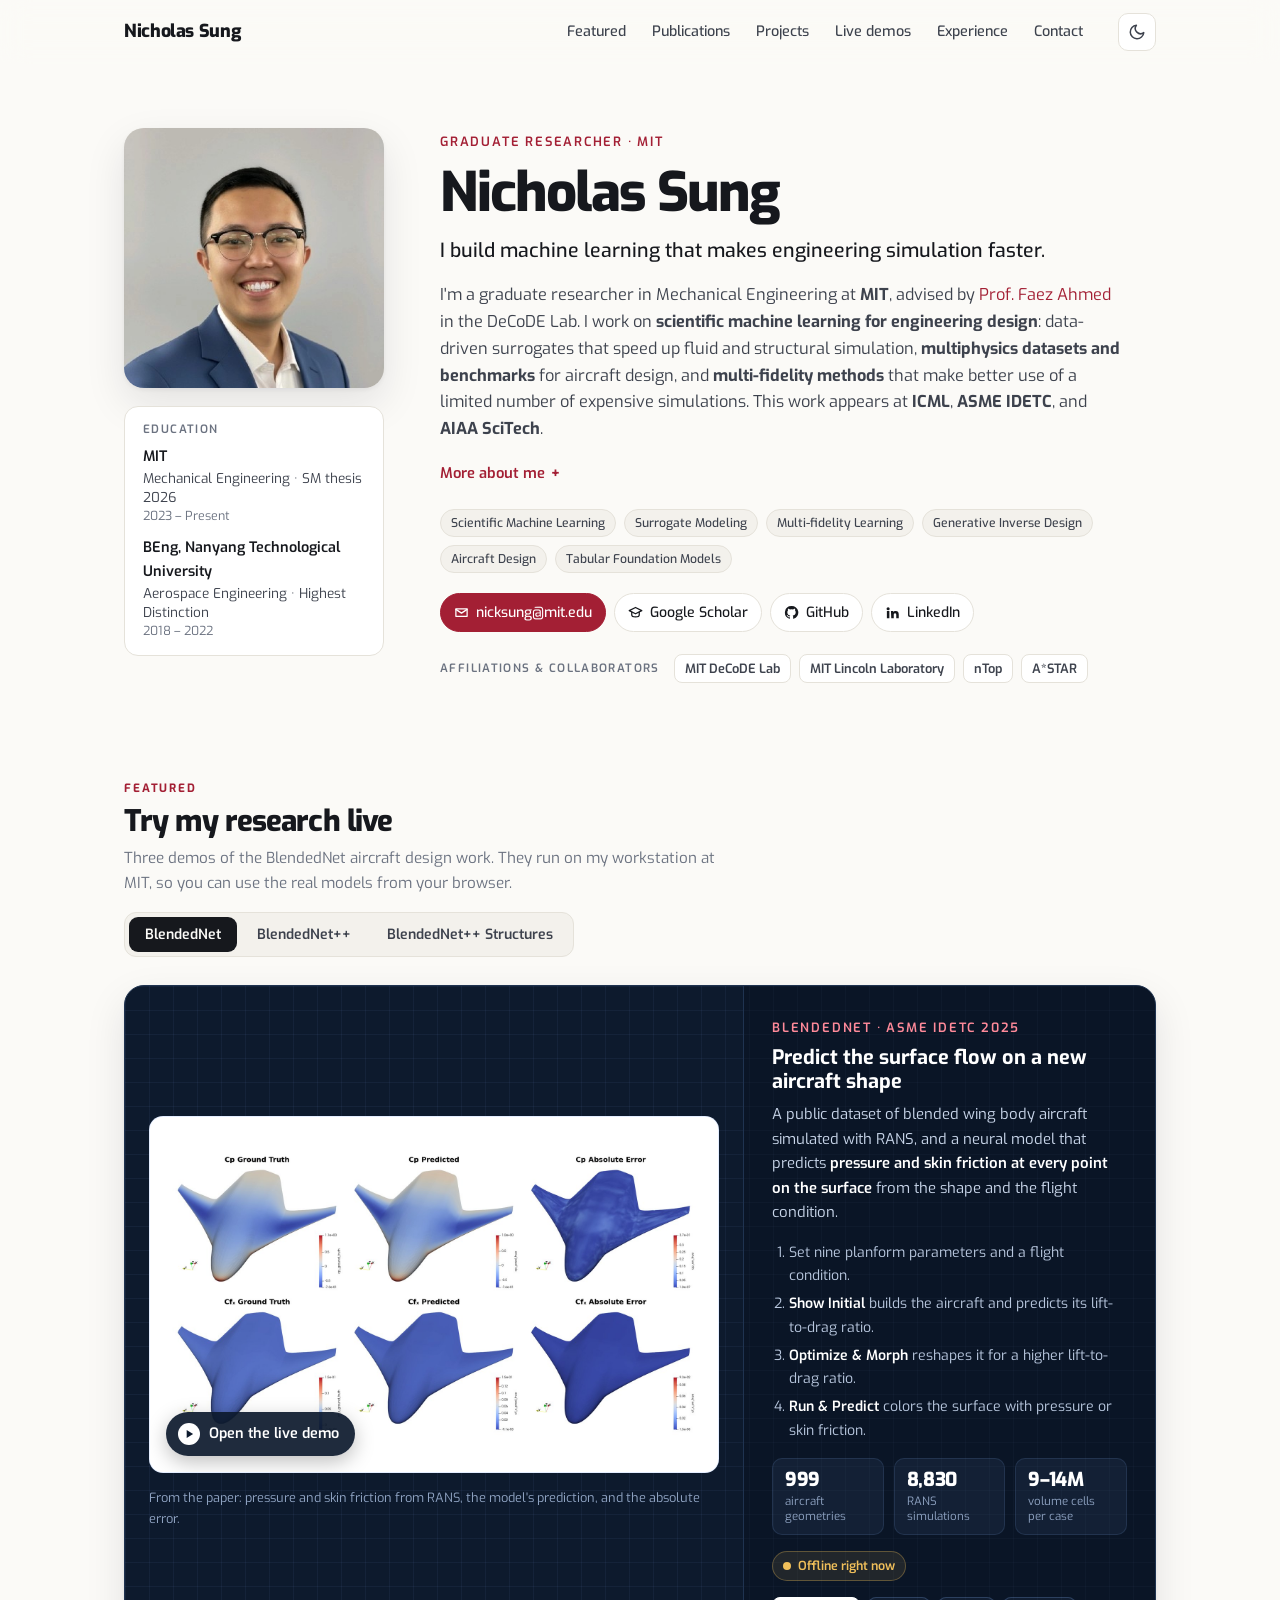
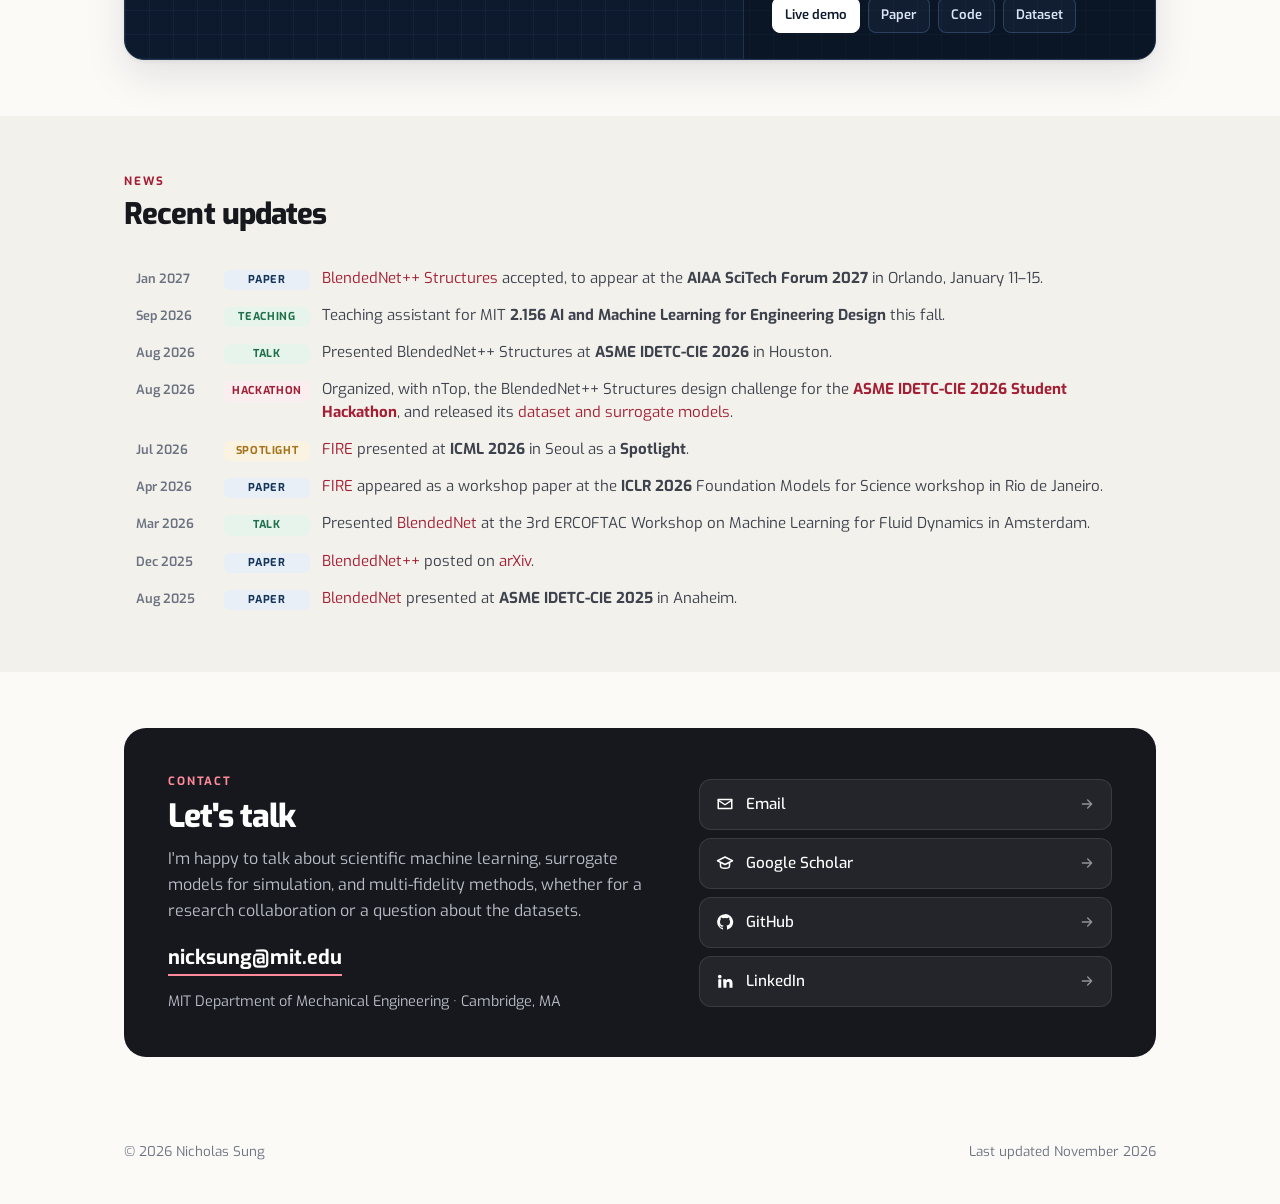
==== commit 72ea0153: "Bring back the BlendedNet++ Structures demo, without the repository link The live demo is restored o" ====
--- a/index.html
+++ b/index.html
@@ -4,10 +4,10 @@
   <meta charset="utf-8">
   <meta name="viewport" content="width=device-width, initial-scale=1">
   <title>Nicholas Sung · MIT · Scientific machine learning for engineering design</title>
-  <meta name="description" content="Nicholas Sung is a graduate researcher at MIT (DeCoDE Lab, advised by Prof. Faez Ahmed) working on scientific machine learning for engineering design: surrogates for simulation, aircraft datasets, and multi-fidelity methods. Live demos of BlendedNet and BlendedNet++.">
+  <meta name="description" content="Nicholas Sung is a graduate researcher at MIT (DeCoDE Lab, advised by Prof. Faez Ahmed) working on scientific machine learning for engineering design: surrogates for simulation, aircraft datasets, and multi-fidelity methods. Live demos of BlendedNet, BlendedNet++ and BlendedNet++ Structures.">
   <meta name="author" content="Nicholas Sung">
   <meta property="og:title" content="Nicholas Sung · MIT · Scientific machine learning for engineering design">
-  <meta property="og:description" content="Nicholas Sung is a graduate researcher at MIT (DeCoDE Lab, advised by Prof. Faez Ahmed) working on scientific machine learning for engineering design: surrogates for simulation, aircraft datasets, and multi-fidelity methods. Live demos of BlendedNet and BlendedNet++.">
+  <meta property="og:description" content="Nicholas Sung is a graduate researcher at MIT (DeCoDE Lab, advised by Prof. Faez Ahmed) working on scientific machine learning for engineering design: surrogates for simulation, aircraft datasets, and multi-fidelity methods. Live demos of BlendedNet, BlendedNet++ and BlendedNet++ Structures.">
   <meta property="og:type" content="website">
   <meta property="og:url" content="https://nicksungg.github.io/">
   <meta property="og:image" content="https://nicksungg.github.io/assets/img/projects/structures.jpg">
@@ -128,7 +128,7 @@
               finite element models of the internal structure, so a design can be chosen for low mass under stress and volume limits.
               With nTop, I organized a design challenge built on it for the
               <a href="https://www.linkedin.com/posts/we-are-excited-to-share-that-ntop-is-once-share-7490517883760844800-FCoN/" target="_blank" rel="noopener">ASME IDETC-CIE 2026 Student Hackathon</a>.
-              BlendedNet and BlendedNet++ have <a href="demos.html">live demos</a> on this site.
+              All three have <a href="demos.html">live demos</a> on this site.
             </p>
             <p>
               On the methods side, <a href="publications.html#pub-fire">FIRE</a> (ICML 2026 Spotlight) uses tabular foundation
@@ -181,8 +181,8 @@
     <div class="sec-head">
       <div>
         <span class="sec-num">FEATURED</span>
-        <h2>The BlendedNet aircraft projects</h2>
-        <p>BlendedNet and BlendedNet++ have live demos that run on my workstation at MIT, so you can use the real models from your browser.</p>
+        <h2>Try my research live</h2>
+        <p>Three demos of the BlendedNet aircraft design work. They run on my workstation at MIT, so you can use the real models from your browser.</p>
       </div>
       <div class="sc-tabs" role="tablist" aria-label="Featured projects" data-tabs="showcase">
         <button class="sc-tab active" role="tab" aria-selected="true" data-tab="blendednet">BlendedNet</button>
@@ -250,26 +250,28 @@
       <!-- BlendedNet++ Structures -->
       <div class="sc-stage" data-panel="structures" role="tabpanel" hidden>
         <div class="sc-view">
-          <div class="sc-poster">
+          <a class="sc-poster" href="demos.html#structures" aria-label="Open the BlendedNet++ Structures live demo">
             <img src="assets/img/projects/structures.jpg" width="1600" height="1000" loading="lazy"
                  alt="Internal ribs, spars and frames of a blended wing body aircraft, colored by stress, inside a translucent outer surface">
-          </div>
+            <span class="play"><svg><use href="#i-play"/></svg>Open the live demo</span>
+          </a>
           <p class="sc-caption">From the paper: stress on the internal structure of one design, from the finite element analysis.</p>
         </div>
         <aside class="sc-side">
           <div>
             <span class="eyebrow">BlendedNet++ Structures · AIAA SciTech 2027</span>
-            <h3>Choose the airframe and its internal structure together</h3>
+            <h3>Build the airframe and its internal structure</h3>
             <p>An aerostructural dataset in which <em>predicted aerodynamic loads drive a shell finite element model</em>, and a benchmark for choosing planform, layout, and sizing to minimize mass under stress and volume limits.</p>
           </div>
           <ol class="sc-steps">
-            <li>Aerodynamic loads come from the BlendedNet++ surface predictions.</li>
-            <li>A parametric shell finite element model gives mass, internal volume, and stress.</li>
-            <li>A surrogate ensemble searches planform, layout, and sizing for the lowest mass.</li>
-            <li>The chosen designs are verified again by finite element analysis.</li>
+            <li>Move the sliders for the planform and the structural layout.</li>
+            <li><b>Build geometry</b> runs nTop on my workstation, in about 40 seconds.</li>
+            <li>Explore the outer surface and the internal structure in 3D.</li>
+            <li>The <b>Pareto explorer</b> finds low-mass designs for a mission you set.</li>
           </ol>
           <div class="sc-stats"><div><b>13,989</b><span>analyzed runs</span></div><div><b>1,369</b><span>planforms</span></div><div><b>1.2%</b><span>median error in predicted mass</span></div></div>
-          <div class="sc-links"><a class="go" href="publications.html#pub-structures">Paper details</a><a href="https://www.linkedin.com/posts/we-are-excited-to-share-that-ntop-is-once-share-7490517883760844800-FCoN/" target="_blank" rel="noopener">IDETC 2026 hackathon</a></div>
+          <span class="status" data-demo-status="structures">Checking…</span>
+          <div class="sc-links"><a class="go" href="demos.html#structures">Live demo</a><a href="https://www.linkedin.com/posts/we-are-excited-to-share-that-ntop-is-once-share-7490517883760844800-FCoN/" target="_blank" rel="noopener">IDETC 2026 hackathon</a></div>
         </aside>
       </div>
     </div>
@@ -332,6 +334,6 @@
 <button class="icon-btn to-top" id="toTop" aria-label="Back to top"><svg><use href="#i-up"/></svg></button>
 
 <script src="assets/js/main.js?v=1"></script>
-<script src="assets/js/live.js?v=2"></script>
+<script src="assets/js/live.js?v=3"></script>
 </body>
 </html>
